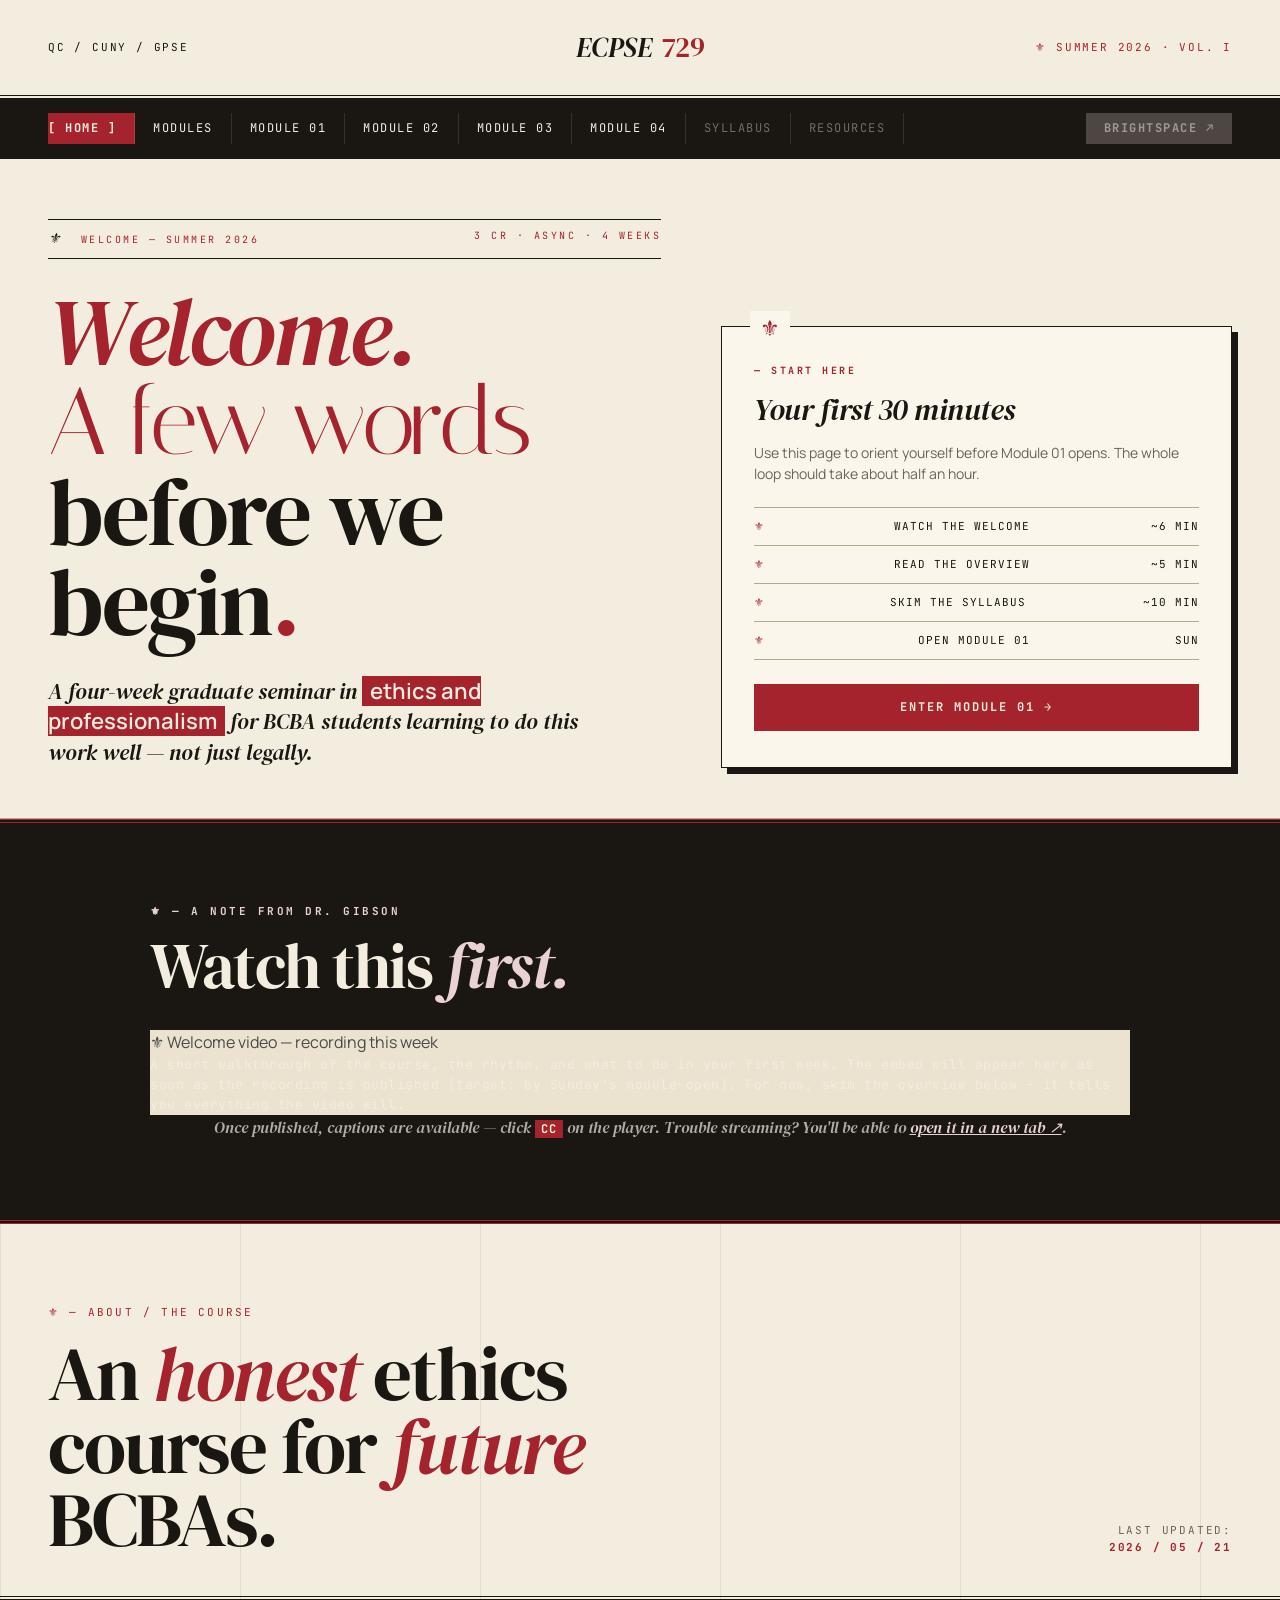
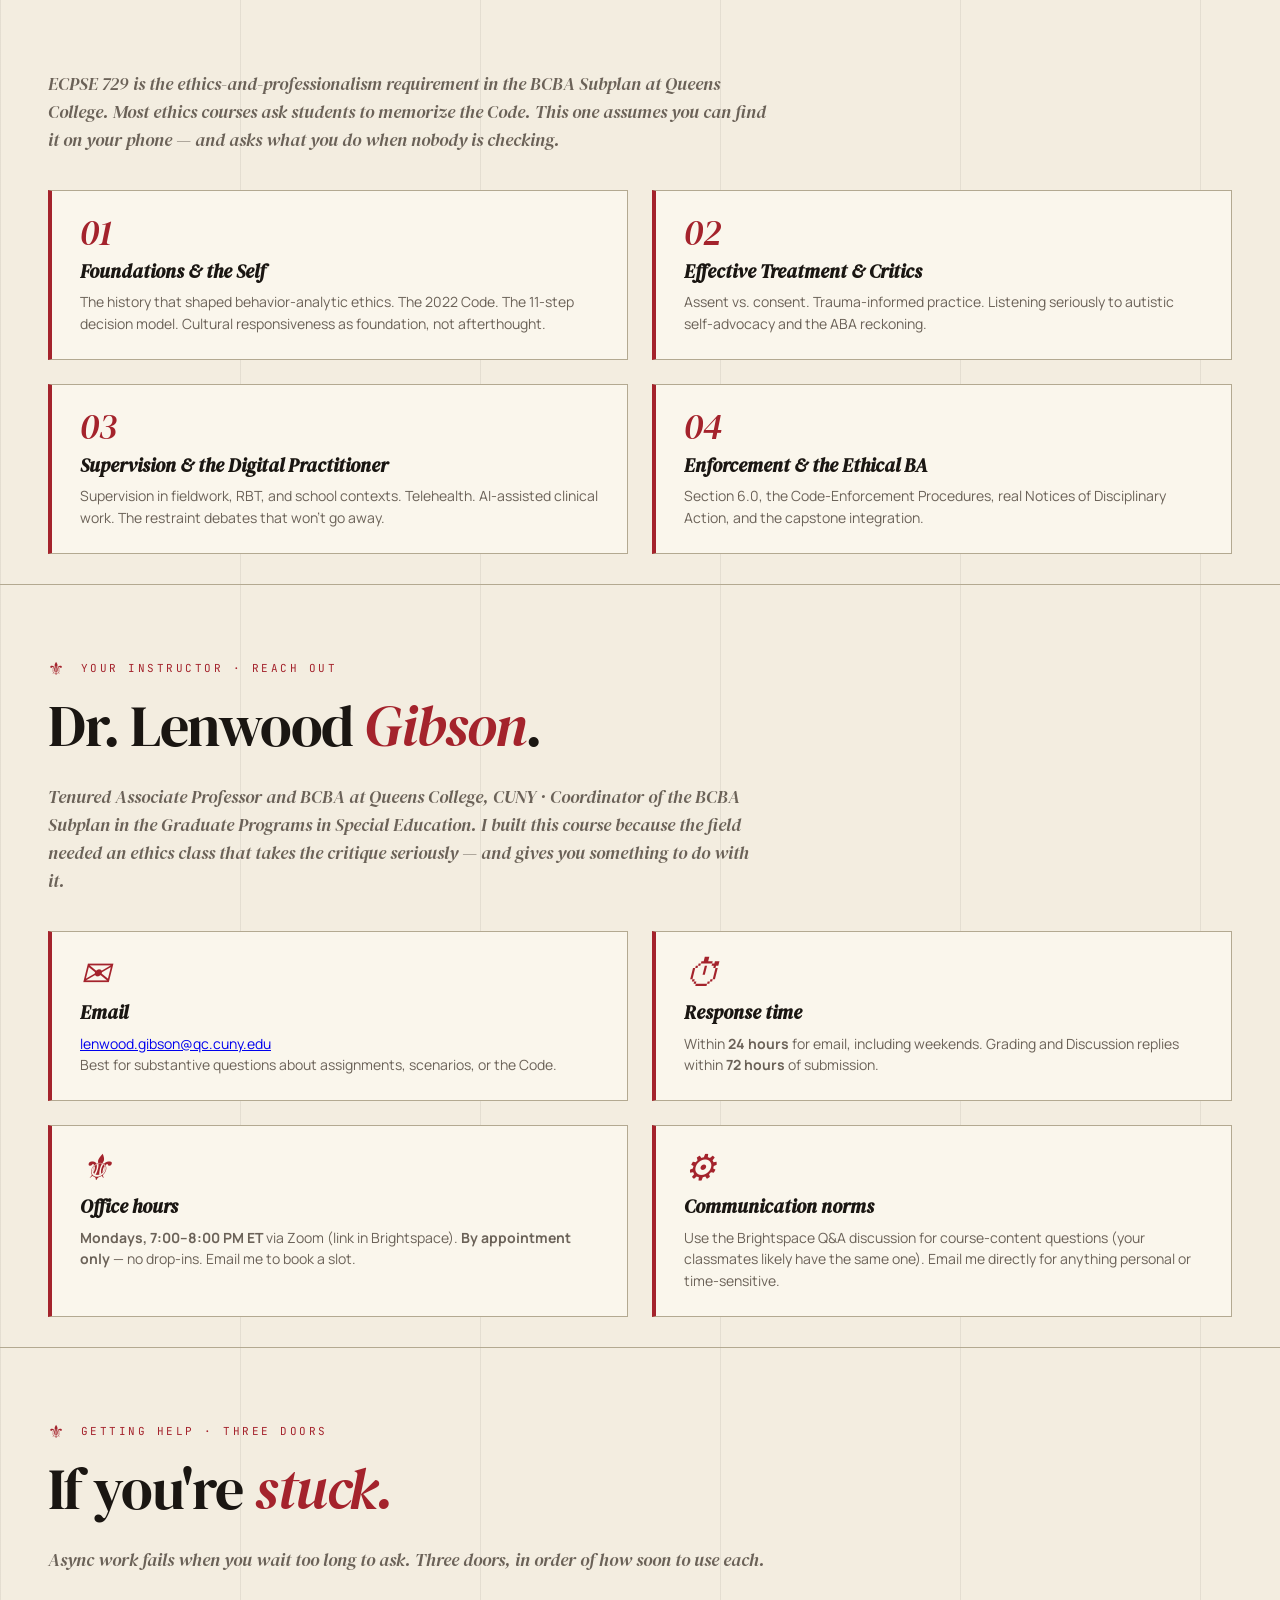
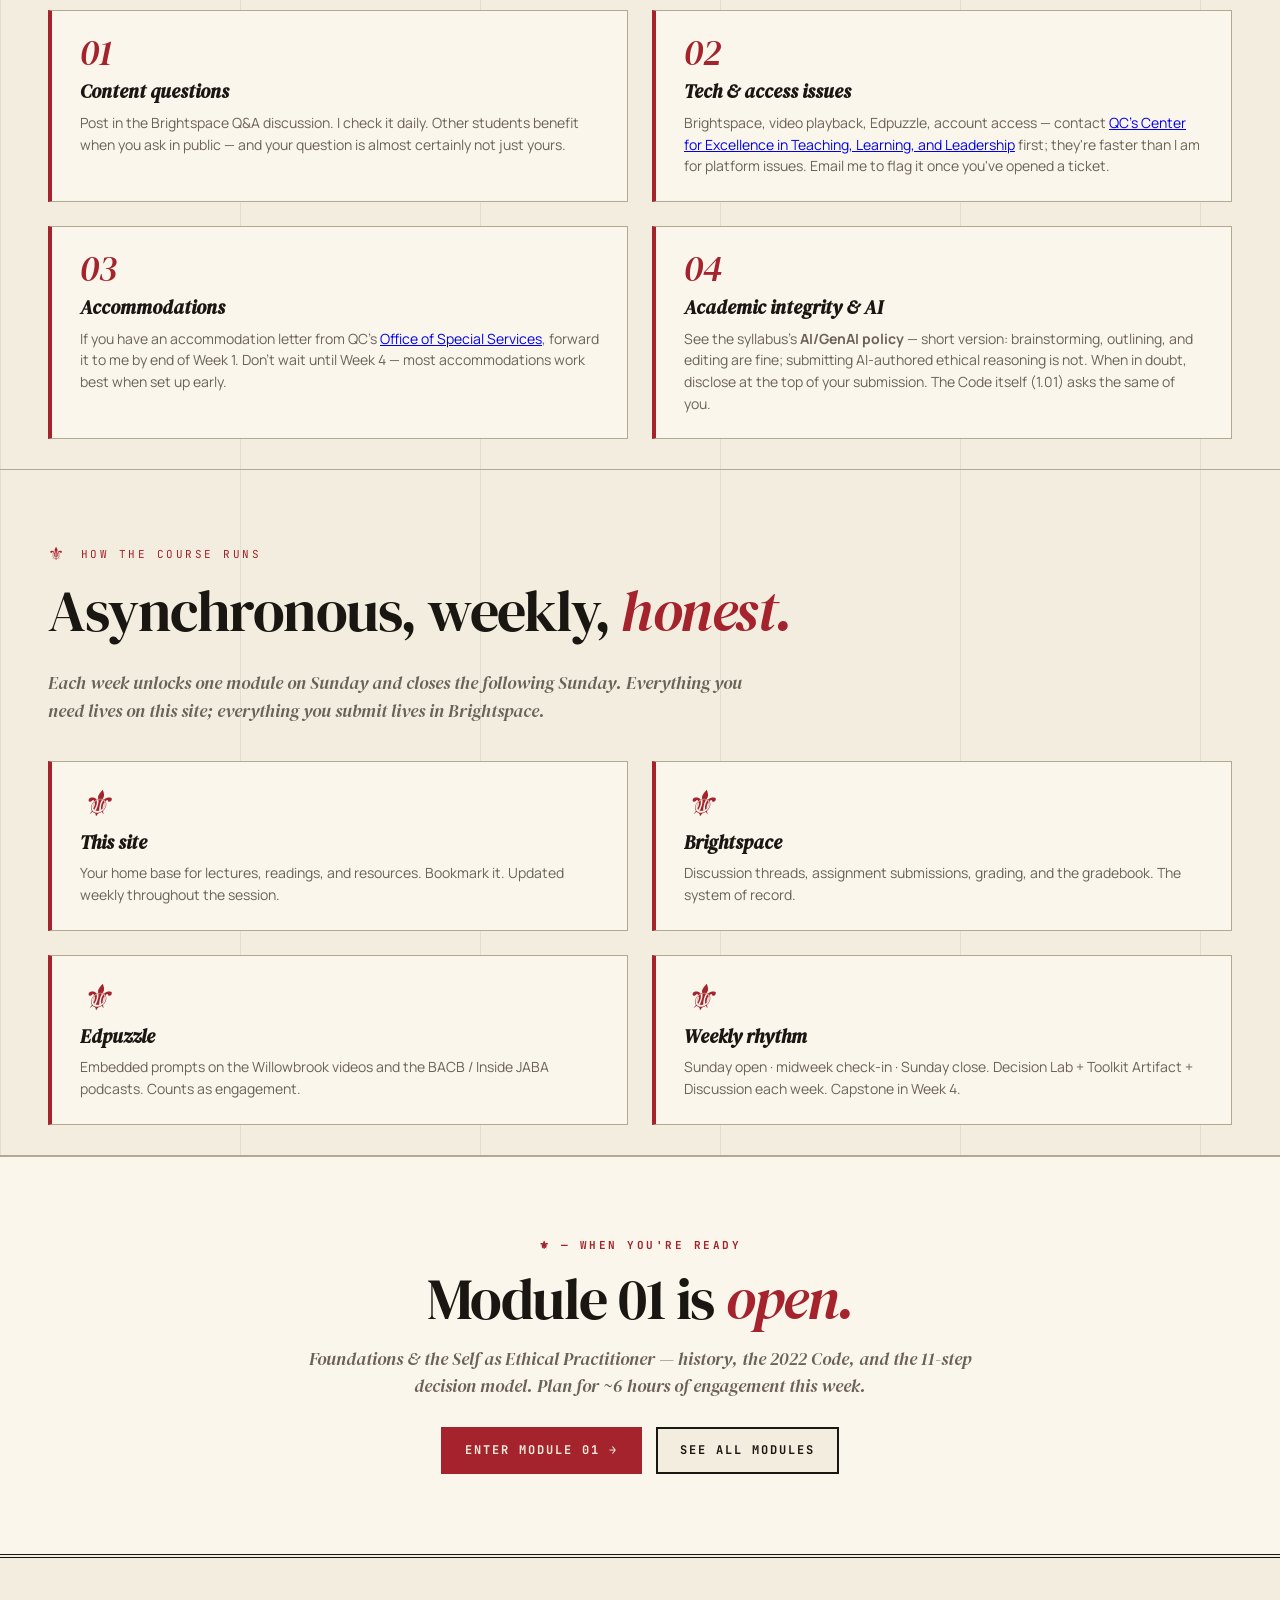
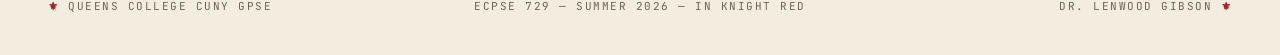
==== index.html @ 641d47cb "Initial commit: ECPSE 729 Summer 2026 course site Knight Red design · 4 module pages + home/overview" ====
<!DOCTYPE html>
<html lang="en">
<head>
<meta charset="UTF-8">
<meta name="viewport" content="width=device-width, initial-scale=1.0">
<title>ECPSE 729 — Welcome · Queens College</title>
<meta name="description" content="Welcome to ECPSE 729 — a 4-week asynchronous summer seminar in ethics and professionalism for the BCBA Subplan at Queens College.">
<meta name="author" content="Dr. Lenwood Gibson, Queens College CUNY GPSE">
<meta name="theme-color" content="#a4232c">
<meta property="og:type" content="website">
<meta property="og:title" content="ECPSE 729 — Welcome">
<meta property="og:description" content="Welcome to ECPSE 729 — a 4-week asynchronous summer seminar in ethics and professionalism for the BCBA Subplan at Queens College.">
<meta property="og:site_name" content="Queens College CUNY GPSE">
<meta name="twitter:card" content="summary">
<meta name="twitter:title" content="ECPSE 729 — Welcome">
<meta name="twitter:description" content="Welcome to ECPSE 729 — a 4-week asynchronous summer seminar in ethics and professionalism for the BCBA Subplan at Queens College.">
<link rel="icon" type="image/svg+xml" href="favicon.svg">
<link rel="apple-touch-icon" href="favicon.svg">
<link rel="preconnect" href="https://fonts.googleapis.com">
<link rel="preconnect" href="https://fonts.gstatic.com" crossorigin>
<link href="https://fonts.googleapis.com/css2?family=Italiana&family=DM+Serif+Display:ital@0;1&family=Manrope:wght@300;400;500;600;700&family=JetBrains+Mono:wght@400;500;700&display=swap" rel="stylesheet">
<link rel="stylesheet" href="styles.css?v=1779418029">
</head>
<body>

<a class="skip-link" href="#main">Skip to main content</a>

<header class="site">
  <div class="left">QC / CUNY / GPSE</div>
  <div class="center"><a href="index.html">ECPSE <b>729</b></a></div>
  <div class="right"><span aria-hidden="true">⚜</span> Summer 2026 · Vol. I</div>
</header>

<nav class="bar" aria-label="Course navigation">
  <a href="index.html" class="current" aria-current="page">[ Home ]</a>
  <a href="modules.html">Modules</a>
  <a href="module-01.html">Module 01</a>
  <a href="module-02.html">Module 02</a>
  <a href="module-03.html">Module 03</a>
  <a href="module-04.html">Module 04</a>
  <span class="nav-locked" aria-disabled="true" aria-label="Syllabus — link coming soon">Syllabus</span>
  <span class="nav-locked" aria-disabled="true" aria-label="Resources — link coming soon">Resources</span>
  <span class="nav-locked bs" aria-disabled="true" aria-label="Brightspace — link coming soon">Brightspace ↗</span>
</nav>

<main id="main">

<section class="hero">
  <div class="hero-grid">
    <div>
      <div class="meta-bar">
        <span><span class="glyph" aria-hidden="true">⚜</span> &nbsp;Welcome — Summer 2026</span>
        <span>3 Cr · Async · 4 Weeks</span>
      </div>
      <h1><span class="ital">Welcome.</span><br><span class="ornament">A few words</span><br>before we<br>begin<span class="period-signal">.</span></h1>
      <p class="lede">A four-week graduate seminar in <b>ethics and professionalism</b> for BCBA students learning to do this work well — not just legally.</p>
    </div>
    <div class="side-widget">
      <div class="label">— Start Here</div>
      <h3>Your first 30 minutes</h3>
      <p>Use this page to orient yourself before Module 01 opens. The whole loop should take about half an hour.</p>
      <ul>
        <li><span>Watch the welcome</span><span>~6 min</span></li>
        <li><span>Read the overview</span><span>~5 min</span></li>
        <li><span>Skim the syllabus</span><span>~10 min</span></li>
        <li><span>Open Module 01</span><span>Sun</span></li>
      </ul>
      <a href="module-01.html" class="enter">Enter Module 01 →</a>
    </div>
  </div>
</section>

<!-- Welcome Video -->
<section class="welcome-video" aria-labelledby="welcome-video-heading">
  <div class="welcome-video-inner">
    <div class="label-stack"><span aria-hidden="true">⚜</span> — A note from Dr. Gibson</div>
    <h2 id="welcome-video-heading">Watch this <span class="ital">first.</span></h2>
    <!-- TODO: after recording the 5-7 min welcome video, upload to YouTube Unlisted and replace the
         REPLACE_WITH_VIDEO_ID placeholder in both the iframe src and the fallback link below.
         The iframe is hidden by default until a real video ID is in place. -->
    <div class="scenario coming-soon">
      <div class="sl"><span aria-hidden="true">⚜</span> Welcome video — recording this week</div>
      <p>A short walkthrough of the course, the rhythm, and what to do in your first week. The embed will appear here as soon as the recording is published (target: by Sunday's module-open). For now, skim the overview below — it tells you everything the video will.</p>
    </div>
    <p class="welcome-video-caption">Once published, captions are available — click <b>CC</b> on the player. Trouble streaming? You'll be able to <a href="#" target="_blank" rel="noopener">open it in a new tab ↗</a>.</p>
  </div>
</section>

<!-- Course Overview -->
<div class="section-head">
  <div>
    <div class="label-stack"><span aria-hidden="true">⚜</span> — About / The Course</div>
    <h2>An <span class="ital">honest</span> ethics<br>course for <span class="ital">future</span><br>BCBAs.</h2>
  </div>
  <div class="right-meta">
    Last updated:<br>
    <b>2026 / 05 / 21</b>
  </div>
</div>

<section class="module-section">
  <p class="section-intro">ECPSE 729 is the ethics-and-professionalism requirement in the BCBA Subplan at Queens College. Most ethics courses ask students to memorize the Code. This one assumes you can find it on your phone — and asks what you do when nobody is checking.</p>

  <div class="objectives-grid">
    <div class="objective">
      <div class="num">01</div>
      <h3>Foundations &amp; the Self</h3>
      <p>The history that shaped behavior-analytic ethics. The 2022 Code. The 11-step decision model. Cultural responsiveness as foundation, not afterthought.</p>
    </div>
    <div class="objective">
      <div class="num">02</div>
      <h3>Effective Treatment &amp; Critics</h3>
      <p>Assent vs. consent. Trauma-informed practice. Listening seriously to autistic self-advocacy and the ABA reckoning.</p>
    </div>
    <div class="objective">
      <div class="num">03</div>
      <h3>Supervision &amp; the Digital Practitioner</h3>
      <p>Supervision in fieldwork, RBT, and school contexts. Telehealth. AI-assisted clinical work. The restraint debates that won't go away.</p>
    </div>
    <div class="objective">
      <div class="num">04</div>
      <h3>Enforcement &amp; the Ethical BA</h3>
      <p>Section 6.0, the Code-Enforcement Procedures, real Notices of Disciplinary Action, and the capstone integration.</p>
    </div>
  </div>
</section>

<!-- Instructor -->
<section class="module-section" id="instructor">
  <div class="section-label">Your Instructor · Reach out</div>
  <h2>Dr. Lenwood <span class="ital">Gibson</span>.</h2>
  <p class="section-intro">Tenured Associate Professor and BCBA at Queens College, CUNY · Coordinator of the BCBA Subplan in the Graduate Programs in Special Education. I built this course because the field needed an ethics class that takes the critique seriously — and gives you something to do with it.</p>

  <div class="objectives-grid">
    <div class="objective">
      <div class="num">✉</div>
      <h3>Email</h3>
      <!-- TODO: confirm preferred QC email below; default placeholder uses qc.cuny.edu pattern -->
      <p><a href="mailto:lenwood.gibson@qc.cuny.edu">lenwood.gibson@qc.cuny.edu</a><br>Best for substantive questions about assignments, scenarios, or the Code.</p>
    </div>
    <div class="objective">
      <div class="num">⏱</div>
      <h3>Response time</h3>
      <p>Within <b>24 hours</b> for email, including weekends. Grading and Discussion replies within <b>72 hours</b> of submission.</p>
    </div>
    <div class="objective">
      <div class="num">⚜</div>
      <h3>Office hours</h3>
      <!-- TODO: confirm Zoom link in Brightspace -->
      <p><b>Mondays, 7:00–8:00 PM ET</b> via Zoom (link in Brightspace). <b>By appointment only</b> — no drop-ins. Email me to book a slot.</p>
    </div>
    <div class="objective">
      <div class="num">⚙</div>
      <h3>Communication norms</h3>
      <p>Use the Brightspace Q&amp;A discussion for course-content questions (your classmates likely have the same one). Email me directly for anything personal or time-sensitive.</p>
    </div>
  </div>
</section>

<!-- Getting help -->
<section class="module-section">
  <div class="section-label">Getting Help · Three doors</div>
  <h2>If you're <span class="ital">stuck.</span></h2>
  <p class="section-intro">Async work fails when you wait too long to ask. Three doors, in order of how soon to use each.</p>

  <div class="objectives-grid">
    <div class="objective">
      <div class="num">01</div>
      <h3>Content questions</h3>
      <p>Post in the Brightspace Q&amp;A discussion. I check it daily. Other students benefit when you ask in public — and your question is almost certainly not just yours.</p>
    </div>
    <div class="objective">
      <div class="num">02</div>
      <h3>Tech &amp; access issues</h3>
      <p>Brightspace, video playback, Edpuzzle, account access — contact <a href="https://www.qc.cuny.edu/cetll/" target="_blank" rel="noopener">QC's Center for Excellence in Teaching, Learning, and Leadership</a> first; they're faster than I am for platform issues. Email me to flag it once you've opened a ticket.</p>
    </div>
    <div class="objective">
      <div class="num">03</div>
      <h3>Accommodations</h3>
      <p>If you have an accommodation letter from QC's <a href="https://www.qc.cuny.edu/sp/" target="_blank" rel="noopener">Office of Special Services</a>, forward it to me by end of Week 1. Don't wait until Week 4 — most accommodations work best when set up early.</p>
    </div>
    <div class="objective">
      <div class="num">04</div>
      <h3>Academic integrity &amp; AI</h3>
      <p>See the syllabus's <b>AI/GenAI policy</b> — short version: brainstorming, outlining, and editing are fine; submitting AI-authored ethical reasoning is not. When in doubt, disclose at the top of your submission. The Code itself (1.01) asks the same of you.</p>
    </div>
  </div>
</section>

<!-- How the course runs -->
<section class="module-section">
  <div class="section-label">How the course runs</div>
  <h2>Asynchronous, weekly, <span class="ital">honest.</span></h2>
  <p class="section-intro">Each week unlocks one module on Sunday and closes the following Sunday. Everything you need lives on this site; everything you submit lives in Brightspace.</p>

  <div class="objectives-grid">
    <div class="objective">
      <div class="num">⚜</div>
      <h3>This site</h3>
      <p>Your home base for lectures, readings, and resources. Bookmark it. Updated weekly throughout the session.</p>
    </div>
    <div class="objective">
      <div class="num">⚜</div>
      <h3>Brightspace</h3>
      <p>Discussion threads, assignment submissions, grading, and the gradebook. The system of record.</p>
    </div>
    <div class="objective">
      <div class="num">⚜</div>
      <h3>Edpuzzle</h3>
      <p>Embedded prompts on the Willowbrook videos and the BACB / Inside JABA podcasts. Counts as engagement.</p>
    </div>
    <div class="objective">
      <div class="num">⚜</div>
      <h3>Weekly rhythm</h3>
      <p>Sunday open · midweek check-in · Sunday close. Decision Lab + Toolkit Artifact + Discussion each week. Capstone in Week 4.</p>
    </div>
  </div>
</section>

<!-- CTA to Module 01 -->
<section class="welcome-cta" aria-labelledby="welcome-cta-heading">
  <div class="welcome-cta-inner">
    <div class="label-stack"><span aria-hidden="true">⚜</span> — When you're ready</div>
    <h2 id="welcome-cta-heading">Module 01 is <span class="ital">open.</span></h2>
    <p>Foundations &amp; the Self as Ethical Practitioner — history, the 2022 Code, and the 11-step decision model. Plan for ~6 hours of engagement this week.</p>
    <div class="welcome-cta-actions">
      <a href="module-01.html" class="btn btn-primary">Enter Module 01 →</a>
      <a href="modules.html" class="btn btn-secondary">See all modules</a>
    </div>
  </div>
</section>

</main>

<footer>
  <div class="left"><span class="stamp" aria-hidden="true">⚜</span> Queens College CUNY GPSE</div>
  <div class="center">ECPSE 729 — Summer 2026 — In Knight Red</div>
  <div class="right">Dr. Lenwood Gibson <span class="stamp" aria-hidden="true">⚜</span></div>
</footer>

</body>
</html>
---- styles.css ----
/* ===== ECPSE 729 — QC Knight Red Design System ===== */

:root {
  --bg: #f3ede0;
  --bg-warm: #ebe2cf;
  --ink: #1a1612;
  --signal: #a4232c;          /* QC Knight Red */
  --signal-deep: #7a1820;
  --signal-soft: #e8d2d4;
  --silver: #8b8b8b;
  --silver-deep: #4a4a4a;
  --paper: #faf6ec;
  --soft: #6b6258;
  --line: #b3a991;
  --rules: rgba(26, 22, 18, 0.07);
}

* { box-sizing: border-box; margin: 0; padding: 0; }

body {
  font-family: 'Manrope', -apple-system, sans-serif;
  color: var(--ink);
  background: var(--bg);
  background-image: linear-gradient(90deg, var(--rules) 1px, transparent 1px);
  background-size: 240px 100%;
  line-height: 1.55;
  font-size: 16px;
  overflow-x: hidden;
}

/* === ACCESSIBILITY: skip link + focus ring === */
.skip-link {
  position: absolute;
  top: -48px;
  left: 8px;
  background: var(--signal);
  color: var(--bg);
  padding: 12px 18px;
  font-family: 'JetBrains Mono', monospace;
  font-size: 12px;
  letter-spacing: 1.5px;
  text-transform: uppercase;
  font-weight: 700;
  z-index: 1000;
  text-decoration: none;
  transition: top 0.15s;
}
.skip-link:focus {
  top: 8px;
  outline: 3px solid var(--ink);
  outline-offset: 2px;
}
a:focus-visible,
button:focus-visible,
[tabindex]:focus-visible {
  outline: 3px solid var(--signal);
  outline-offset: 2px;
}
nav.bar a:focus-visible {
  outline-color: var(--signal-soft);
  outline-offset: -3px;
}

/* === LOCKED / COMING-SOON STATES === */
nav.bar .nav-locked {
  color: rgba(243, 237, 224, 0.4);
  cursor: not-allowed;
  padding: 6px 18px;
  border-right: 1px solid rgba(255, 255, 255, 0.12);
  font: inherit;
  letter-spacing: inherit;
  text-transform: inherit;
  user-select: none;
}
nav.bar .nav-locked.bs {
  margin-left: auto;
  background: rgba(232, 210, 212, 0.25);
  color: rgba(243, 237, 224, 0.5);
  padding: 6px 18px;
  border-right: none;
  font-weight: 700;
}
.btn.btn-locked,
.btn-locked {
  background: var(--bg-warm);
  color: var(--silver);
  border-color: var(--silver);
  cursor: not-allowed;
  user-select: none;
}
.btn.btn-locked:hover,
.btn-locked:hover {
  background: var(--bg-warm);
  color: var(--silver);
  border-color: var(--silver);
}
.submit-bs.locked {
  background: var(--bg-warm);
  color: var(--silver);
  cursor: not-allowed;
  user-select: none;
}
.submit-bs.locked:hover {
  background: var(--bg-warm);
}

/* === HEADER === */
header.site {
  border-bottom: 4px double var(--ink);
  padding: 26px 48px;
  background: var(--bg);
  display: grid;
  grid-template-columns: 1fr 1fr 1fr;
  align-items: center;
  gap: 32px;
  position: sticky;
  top: 0;
  z-index: 100;
}
header.site .left, header.site .right {
  font-family: 'JetBrains Mono', monospace;
  font-size: 11px;
  letter-spacing: 1.8px;
  text-transform: uppercase;
  color: var(--ink);
}
header.site .right { text-align: right; color: var(--signal); }
header.site .center {
  text-align: center;
  font-family: 'DM Serif Display', serif;
  font-style: italic;
  font-size: 28px;
  letter-spacing: -0.5px;
}
header.site .center a {
  color: var(--ink);
  text-decoration: none;
}
header.site .center b { font-style: normal; font-weight: 400; color: var(--signal); margin-left: 4px; }

/* === NAV === */
nav.bar {
  border-bottom: 1px solid var(--ink);
  padding: 14px 48px;
  background: var(--ink);
  color: var(--bg);
  display: flex;
  flex-wrap: wrap;
  row-gap: 4px;
  gap: 0;
  font-family: 'JetBrains Mono', monospace;
  font-size: 12px;
  letter-spacing: 1.5px;
  text-transform: uppercase;
}
nav.bar a {
  color: var(--bg);
  text-decoration: none;
  padding: 6px 18px;
  border-right: 1px solid rgba(255, 255, 255, 0.12);
  transition: all 0.15s;
}
nav.bar a:first-child { padding-left: 0; }
nav.bar a:hover { color: var(--signal-soft); background: rgba(164, 35, 44, 0.4); }
nav.bar a.current { color: var(--bg); font-weight: 700; background: var(--signal); }
nav.bar a.bs {
  margin-left: auto;
  background: var(--signal-soft);
  color: var(--signal);
  border: none;
  padding: 6px 18px;
  font-weight: 700;
}
nav.bar a.bs:hover { background: var(--bg); }

/* === ANIMATIONS === */
@keyframes slideIn {
  from { opacity: 0; transform: translateY(16px); }
  to { opacity: 1; transform: translateY(0); }
}
@keyframes fadeIn {
  from { opacity: 0; }
  to { opacity: 1; }
}

/* === HERO (homepage and module pages share this) === */
.hero {
  padding: 60px 48px 50px 48px;
  border-bottom: 1px solid var(--line);
  background: var(--bg);
  position: relative;
}
.hero-grid {
  display: grid;
  grid-template-columns: 1.2fr 1fr;
  gap: 60px;
  align-items: end;
  max-width: 1380px;
  margin: 0 auto;
}
.hero .meta-bar {
  font-family: 'JetBrains Mono', monospace;
  font-size: 10px;
  letter-spacing: 2.5px;
  text-transform: uppercase;
  color: var(--signal);
  margin-bottom: 28px;
  border-top: 1px solid var(--ink);
  border-bottom: 1px solid var(--ink);
  padding: 8px 0;
  display: flex;
  justify-content: space-between;
  opacity: 0;
  animation: slideIn 0.6s ease forwards;
}
.hero .meta-bar .glyph { color: var(--ink); font-family: 'DM Serif Display', serif; font-style: italic; font-size: 14px; }
.hero h1 {
  font-family: 'DM Serif Display', serif;
  font-weight: 400;
  font-size: clamp(56px, 7.4vw, 124px);
  line-height: 0.95;
  letter-spacing: -2.5px;
  color: var(--ink);
  margin-bottom: 28px;
  opacity: 0;
  animation: slideIn 0.8s 0.15s ease forwards;
}
.hero h1 .ital { font-style: italic; color: var(--signal); }
.hero h1 .amp { font-family: 'Italiana', serif; color: var(--silver-deep); font-weight: 400; font-style: italic; font-size: 0.9em; }
.hero h1 .ornament { font-family: 'Italiana', serif; color: var(--signal); font-style: normal; }
.hero .lede {
  font-family: 'DM Serif Display', serif;
  font-style: italic;
  font-size: 22px;
  line-height: 1.4;
  color: var(--ink);
  max-width: 540px;
  opacity: 0;
  animation: slideIn 0.8s 0.3s ease forwards;
}
.hero .lede b { font-style: normal; font-family: 'Manrope', sans-serif; font-weight: 600; background: var(--signal); color: var(--bg); padding: 0 8px; }

/* === SIDE WIDGET === */
.side-widget {
  background: var(--paper);
  border: 1px solid var(--ink);
  color: var(--ink);
  padding: 36px 32px;
  position: relative;
  opacity: 0;
  animation: slideIn 0.8s 0.45s ease forwards;
  box-shadow: 6px 6px 0 var(--ink);
}
.side-widget::before {
  content: '⚜';
  position: absolute;
  top: -16px;
  left: 28px;
  background: var(--paper);
  color: var(--signal);
  font-size: 22px;
  padding: 0 10px;
}
.side-widget .label { font-family: 'JetBrains Mono', monospace; font-size: 10px; letter-spacing: 2.5px; text-transform: uppercase; color: var(--signal); margin-bottom: 14px; font-weight: 700; }
.side-widget h3 { font-family: 'DM Serif Display', serif; font-style: italic; font-weight: 400; font-size: 30px; line-height: 1.1; margin-bottom: 16px; letter-spacing: -0.5px; }
.side-widget p { font-size: 14px; color: var(--soft); margin-bottom: 22px; line-height: 1.55; }
.side-widget ul { list-style: none; margin-bottom: 24px; border-top: 1px solid var(--line); }
.side-widget li { font-family: 'JetBrains Mono', monospace; font-size: 11px; letter-spacing: 1px; text-transform: uppercase; padding: 10px 0; border-bottom: 1px solid var(--line); display: flex; justify-content: space-between; }
.side-widget li::before { content: '⚜ '; color: var(--signal); margin-right: 8px; }
.side-widget .enter, .side-widget .submit-bs {
  display: block;
  background: var(--signal);
  color: var(--bg);
  padding: 14px 0;
  text-align: center;
  text-decoration: none;
  font-family: 'JetBrains Mono', monospace;
  font-size: 12px;
  letter-spacing: 2px;
  text-transform: uppercase;
  font-weight: 700;
  transition: all 0.15s;
}
.side-widget .enter:hover, .side-widget .submit-bs:hover { background: var(--ink); }

/* === SECTION HEADS === */
.section-head {
  padding: 80px 48px 40px 48px;
  max-width: 1380px;
  margin: 0 auto;
  display: flex;
  justify-content: space-between;
  align-items: end;
  border-bottom: 4px double var(--ink);
}
.section-head .label-stack { font-family: 'JetBrains Mono', monospace; font-size: 11px; letter-spacing: 2.2px; text-transform: uppercase; color: var(--signal); margin-bottom: 16px; }
.section-head h2 { font-family: 'DM Serif Display', serif; font-weight: 400; font-size: clamp(48px, 6vw, 96px); line-height: 0.95; letter-spacing: -2px; }
.section-head h2 .ital { font-style: italic; color: var(--signal); }
.section-head h2 .amp { font-family: 'Italiana', serif; color: var(--silver-deep); }
.section-head .right-meta { font-family: 'JetBrains Mono', monospace; font-size: 11px; letter-spacing: 1.8px; text-transform: uppercase; color: var(--soft); text-align: right; }
.section-head .right-meta b { color: var(--signal); }

/* === MODULE CARDS (homepage) === */
.modules { max-width: 1380px; margin: 0 auto; padding: 0 48px; }
.module {
  border-bottom: 1px solid var(--line);
  padding: 50px 0;
  display: grid;
  grid-template-columns: 200px 1fr 200px;
  gap: 50px;
  align-items: start;
  transition: background 0.2s;
  position: relative;
}
.module.linked { position: relative; cursor: pointer; }
.module.linked:hover,
.module.linked:focus-within { background: var(--bg-warm); }
.module.linked:hover .num,
.module.linked:focus-within .num { color: var(--signal); transform: translateX(8px); }
.module.linked:hover .arrow,
.module.linked:focus-within .arrow { transform: translateX(8px); color: var(--signal); }
.module.linked .body h3 a::after {
  content: '';
  position: absolute;
  inset: 0;
}
.module.linked .body h3 a:focus-visible {
  outline: none;
}
.module.linked:focus-within {
  outline: 3px solid var(--signal);
  outline-offset: -3px;
}
.module .num { font-family: 'DM Serif Display', serif; font-style: italic; font-weight: 400; font-size: 156px; line-height: 0.85; letter-spacing: -4px; color: var(--ink); transition: all 0.2s; }
.module .body .meta-row { font-family: 'JetBrains Mono', monospace; font-size: 10px; letter-spacing: 2px; text-transform: uppercase; color: var(--soft); margin-bottom: 14px; display: flex; gap: 18px; flex-wrap: wrap; }
.module .body .meta-row .pip { color: var(--signal); }
.module .body h3 { font-family: 'DM Serif Display', serif; font-weight: 400; font-size: 38px; line-height: 1.1; letter-spacing: -1px; margin-bottom: 16px; }
.module .body h3 a { color: var(--ink); text-decoration: none; }
.module .body h3 .ital { font-style: italic; color: var(--signal); }
.module .body p { font-size: 17px; line-height: 1.5; max-width: 580px; color: var(--ink); }
.module .body p b { background: var(--signal-soft); padding: 0 4px; font-weight: 500; }
.module .side { text-align: right; }
.module .side .week { font-family: 'JetBrains Mono', monospace; font-size: 10px; letter-spacing: 2px; text-transform: uppercase; color: var(--soft); margin-bottom: 12px; }
.module .side .week.now { color: var(--signal); font-weight: 700; }
.module .side .theme { font-family: 'DM Serif Display', serif; font-style: italic; font-size: 22px; line-height: 1.15; margin-bottom: 18px; }
.module .side .arrow { font-family: 'JetBrains Mono', monospace; font-size: 12px; letter-spacing: 1.5px; text-transform: uppercase; color: var(--ink); font-weight: 700; transition: all 0.2s; }

/* === RESOURCES BLOCK (dark) === */
.preview-dark {
  background: var(--ink);
  color: var(--bg);
  padding: 80px 48px;
  margin-top: 60px;
  border-top: 4px double var(--signal);
}
.preview-dark-inner { max-width: 1380px; margin: 0 auto; }
.preview-dark .label { font-family: 'JetBrains Mono', monospace; font-size: 11px; letter-spacing: 2.5px; text-transform: uppercase; color: var(--signal-soft); margin-bottom: 14px; }
.preview-dark h3 { font-family: 'DM Serif Display', serif; font-weight: 400; font-size: 56px; line-height: 1; letter-spacing: -1.5px; margin-bottom: 40px; }
.preview-dark h3 .ital { font-style: italic; color: var(--signal-soft); }
.res-row { display: grid; grid-template-columns: 110px 1fr 200px; gap: 28px; padding: 22px 0; border-bottom: 1px solid rgba(255, 255, 255, 0.15); align-items: center; transition: padding 0.2s; }
.res-row:hover { padding-left: 12px; }
.res-row:hover .pill { background: var(--signal); color: var(--bg); }
.res-row .pill { font-family: 'JetBrains Mono', monospace; font-size: 10px; letter-spacing: 2px; text-transform: uppercase; background: var(--bg); color: var(--ink); padding: 8px 12px; text-align: center; font-weight: 700; transition: all 0.2s; }
.res-row .title { font-family: 'DM Serif Display', serif; font-size: 22px; line-height: 1.3; }
.res-row .title .ital { font-style: italic; color: var(--signal-soft); }
.res-row .meta { font-family: 'JetBrains Mono', monospace; font-size: 11px; color: rgba(243, 237, 224, 0.5); letter-spacing: 1px; text-transform: uppercase; text-align: right; }

/* === MODULE PAGE: SECTIONS === */
.module-section {
  max-width: 1380px;
  margin: 0 auto;
  padding: 70px 48px 30px 48px;
  border-bottom: 1px solid var(--line);
}
.module-section:last-of-type { border-bottom: none; }
.module-section .section-label {
  font-family: 'JetBrains Mono', monospace;
  font-size: 11px;
  letter-spacing: 2.5px;
  text-transform: uppercase;
  color: var(--signal);
  margin-bottom: 16px;
  display: flex;
  align-items: center;
  gap: 14px;
}
.module-section .section-label::before {
  content: '⚜';
  color: var(--signal);
  font-size: 18px;
}
.module-section h2 {
  font-family: 'DM Serif Display', serif;
  font-weight: 400;
  font-size: clamp(36px, 4.5vw, 64px);
  line-height: 0.95;
  letter-spacing: -1.5px;
  margin-bottom: 30px;
}
.module-section h2 .ital { font-style: italic; color: var(--signal); }
.module-section h2 .amp { font-family: 'Italiana', serif; color: var(--silver-deep); }

/* === LEARNING OBJECTIVES === */
.objectives-grid {
  display: grid;
  grid-template-columns: repeat(2, 1fr);
  gap: 24px;
  margin-top: 30px;
}
.objective {
  background: var(--paper);
  border: 1px solid var(--line);
  border-left: 4px solid var(--signal);
  padding: 24px 28px;
}
.objective .num {
  font-family: 'DM Serif Display', serif;
  font-style: italic;
  font-size: 36px;
  line-height: 1;
  color: var(--signal);
  margin-bottom: 8px;
}
.objective h3 {
  font-family: 'DM Serif Display', serif;
  font-style: italic;
  font-size: 19px;
  line-height: 1.3;
  margin-bottom: 8px;
}
.objective p {
  font-size: 14px;
  color: var(--soft);
  line-height: 1.55;
}

/* === RESOURCE CARDS (Module page — light, with embeds) === */
.resource-card {
  background: var(--paper);
  border: 1px solid var(--ink);
  margin-bottom: 28px;
  overflow: hidden;
  position: relative;
}
.resource-card .rc-header {
  display: grid;
  grid-template-columns: 110px 1fr auto;
  gap: 24px;
  padding: 22px 28px;
  align-items: center;
  border-bottom: 1px solid var(--line);
  background: var(--bg);
}
.resource-card .rc-pill {
  font-family: 'JetBrains Mono', monospace;
  font-size: 10px;
  letter-spacing: 2px;
  text-transform: uppercase;
  background: var(--ink);
  color: var(--bg);
  padding: 8px 12px;
  text-align: center;
  font-weight: 700;
}
.resource-card .rc-pill.video { background: var(--signal); }
.resource-card .rc-pill.podcast { background: var(--signal-deep); }
.resource-card .rc-pill.read { background: var(--silver-deep); }
.resource-card .rc-title {
  font-family: 'DM Serif Display', serif;
  font-size: 22px;
  line-height: 1.2;
  letter-spacing: -0.3px;
}
.resource-card .rc-title .ital { font-style: italic; color: var(--signal); }
.resource-card .rc-meta {
  font-family: 'JetBrains Mono', monospace;
  font-size: 10px;
  color: var(--soft);
  letter-spacing: 1px;
  text-transform: uppercase;
  text-align: right;
  white-space: nowrap;
}
.resource-card .rc-meta .edpuzzle {
  display: inline-block;
  margin-top: 4px;
  background: var(--signal-soft);
  color: var(--signal-deep);
  padding: 3px 8px;
  font-weight: 700;
}
.resource-card .rc-body { padding: 28px; }
.resource-card .rc-desc {
  font-family: 'DM Serif Display', serif;
  font-style: italic;
  font-size: 18px;
  line-height: 1.5;
  margin-bottom: 18px;
  color: var(--ink);
}
.resource-card .rc-prompts {
  background: var(--bg);
  border-left: 4px solid var(--signal);
  padding: 18px 22px;
  margin-top: 20px;
}
.resource-card .rc-prompts .pl {
  font-family: 'JetBrains Mono', monospace;
  font-size: 10px;
  letter-spacing: 2px;
  text-transform: uppercase;
  color: var(--signal);
  margin-bottom: 10px;
  font-weight: 700;
}
.resource-card .rc-prompts ul { list-style: none; }
.resource-card .rc-prompts li {
  font-size: 15px;
  padding: 6px 0;
  position: relative;
  padding-left: 22px;
}
.resource-card .rc-prompts li::before {
  content: '⚜';
  position: absolute;
  left: 0;
  top: 6px;
  color: var(--signal);
  font-size: 12px;
}
.resource-card .rc-actions {
  margin-top: 20px;
  display: flex;
  gap: 12px;
  flex-wrap: wrap;
}
.btn {
  display: inline-flex;
  align-items: center;
  gap: 8px;
  padding: 12px 22px;
  font-family: 'JetBrains Mono', monospace;
  font-size: 12px;
  letter-spacing: 2px;
  text-transform: uppercase;
  font-weight: 700;
  text-decoration: none;
  transition: all 0.15s;
  border: 2px solid var(--ink);
}
.btn-primary { background: var(--signal); color: var(--bg); border-color: var(--signal); }
.btn-primary:hover { background: var(--ink); border-color: var(--ink); }
.btn-secondary { background: var(--bg); color: var(--ink); }
.btn-secondary:hover { background: var(--ink); color: var(--bg); }
.btn-edpuzzle { background: var(--signal-soft); color: var(--signal-deep); border-color: var(--signal-deep); }
.btn-edpuzzle:hover { background: var(--signal-deep); color: var(--signal-soft); }

/* Video iframe wrapper */
.video-wrap {
  position: relative;
  width: 100%;
  padding-bottom: 56.25%;
  margin: 8px 0 20px 0;
  background: var(--ink);
  border: 1px solid var(--ink);
}
.video-wrap iframe {
  position: absolute;
  inset: 0;
  width: 100%;
  height: 100%;
  border: 0;
}

/* === ASSIGNMENT PANELS === */
.assignment {
  background: var(--paper);
  border: 1px solid var(--ink);
  margin-bottom: 28px;
  position: relative;
}
.assignment .ah {
  background: var(--ink);
  color: var(--bg);
  padding: 20px 28px;
  display: flex;
  justify-content: space-between;
  align-items: center;
  flex-wrap: wrap;
  gap: 16px;
}
.assignment .ah .label-row {
  display: flex;
  flex-direction: column;
  gap: 4px;
}
.assignment .ah .label {
  font-family: 'JetBrains Mono', monospace;
  font-size: 10px;
  letter-spacing: 2.5px;
  text-transform: uppercase;
  color: var(--signal-soft);
  font-weight: 700;
}
.assignment .ah h3 {
  font-family: 'DM Serif Display', serif;
  font-weight: 400;
  font-style: italic;
  font-size: 26px;
  line-height: 1.1;
  letter-spacing: -0.4px;
}
.assignment .ah .points {
  font-family: 'JetBrains Mono', monospace;
  font-size: 11px;
  letter-spacing: 2px;
  color: var(--signal-soft);
  text-transform: uppercase;
  white-space: nowrap;
}
.assignment .ah .points b { color: var(--bg); font-size: 18px; font-weight: 700; }
.assignment .ab { padding: 28px; }
.assignment .ab .lead {
  font-family: 'DM Serif Display', serif;
  font-style: italic;
  font-size: 19px;
  line-height: 1.5;
  margin-bottom: 18px;
}
.assignment .ab p { margin-bottom: 14px; line-height: 1.6; }
.assignment .ab p b { background: var(--signal-soft); padding: 0 4px; font-weight: 600; }
.assignment .ab h4 {
  font-family: 'JetBrains Mono', monospace;
  font-size: 11px;
  letter-spacing: 2px;
  text-transform: uppercase;
  color: var(--signal);
  margin: 22px 0 10px 0;
  font-weight: 700;
}
.assignment .ab ul, .assignment .ab ol { margin: 10px 0 14px 24px; }
.assignment .ab ul li, .assignment .ab ol li { padding: 4px 0; }
.assignment .ab ul li::marker { color: var(--signal); }
.assignment .ab ol li::marker { color: var(--signal); font-family: 'DM Serif Display', serif; font-style: italic; font-weight: 700; }
.assignment .ab .scenario {
  background: var(--bg);
  border-left: 4px solid var(--signal);
  padding: 20px 24px;
  margin: 18px 0;
}
.assignment .ab .scenario .sl {
  font-family: 'JetBrains Mono', monospace;
  font-size: 10px;
  letter-spacing: 2px;
  text-transform: uppercase;
  color: var(--signal);
  margin-bottom: 8px;
  font-weight: 700;
}
.assignment .ab .scenario p { font-family: 'DM Serif Display', serif; font-style: italic; font-size: 17px; margin-bottom: 0; line-height: 1.55; }
.assignment .ab .actions {
  margin-top: 24px;
  display: flex;
  gap: 12px;
  flex-wrap: wrap;
}

/* === FOOTER === */
footer {
  background: var(--bg);
  padding: 40px 48px;
  border-top: 4px double var(--ink);
  display: grid;
  grid-template-columns: 1fr 1fr 1fr;
  gap: 32px;
  font-family: 'JetBrains Mono', monospace;
  font-size: 11px;
  letter-spacing: 1.5px;
  text-transform: uppercase;
  color: var(--soft);
}
footer .center { text-align: center; }
footer .right { text-align: right; }
footer .stamp { color: var(--signal); font-weight: 700; }

@media (max-width: 900px) {
  .hero-grid { grid-template-columns: 1fr; }
  .module { grid-template-columns: 80px 1fr; }
  .module .num { font-size: 80px; }
  .module .side { display: none; }
  .objectives-grid { grid-template-columns: 1fr; }
  .resource-card .rc-header { grid-template-columns: 90px 1fr; }
  .resource-card .rc-meta { grid-column: 1 / -1; text-align: left; }
  header.site { grid-template-columns: 1fr 1fr; }
  header.site .center { display: none; }
  .res-row { grid-template-columns: 90px 1fr; }
  .res-row .meta { grid-column: 1 / -1; text-align: left; }
}

/* === UTILITY CLASSES (extracted from inline styles) === */
.period-signal { color: var(--signal); }
.section-intro {
  font-family: 'DM Serif Display', serif;
  font-style: italic;
  font-size: 18px;
  max-width: 720px;
  margin-bottom: 36px;
  color: var(--soft);
}
.scenario.coming-soon {
  border-left-color: var(--silver-deep);
  background: var(--bg-warm);
}
.scenario.coming-soon .sl { color: var(--silver-deep); }
.scenario.coming-soon p {
  font-style: normal;
  font-family: 'JetBrains Mono', monospace;
  font-size: 13px;
  letter-spacing: 0.5px;
}
.preview-dark .pill.done {
  background: var(--signal);
  color: var(--bg);
}
.preview-dark-note {
  margin-top: 28px;
  font-family: 'DM Serif Display', serif;
  font-style: italic;
  font-size: 18px;
  color: rgba(243, 237, 224, 0.7);
}

/* === WELCOME PAGE: featured video block === */
.welcome-video {
  background: var(--ink);
  color: var(--bg);
  padding: 80px 48px;
  border-top: 4px double var(--signal);
  border-bottom: 4px double var(--signal);
}
.welcome-video-inner {
  max-width: 980px;
  margin: 0 auto;
}
.welcome-video .label-stack {
  font-family: 'JetBrains Mono', monospace;
  font-size: 11px;
  letter-spacing: 2.5px;
  text-transform: uppercase;
  color: var(--signal-soft);
  margin-bottom: 14px;
  font-weight: 700;
}
.welcome-video h2 {
  font-family: 'DM Serif Display', serif;
  font-weight: 400;
  font-size: clamp(40px, 5vw, 72px);
  line-height: 1;
  letter-spacing: -1.5px;
  margin-bottom: 32px;
  color: var(--bg);
}
.welcome-video h2 .ital { font-style: italic; color: var(--signal-soft); }
.welcome-video .video-wrap {
  border: 1px solid var(--signal);
  margin: 0 0 20px 0;
}
.welcome-video-caption {
  font-family: 'DM Serif Display', serif;
  font-style: italic;
  font-size: 16px;
  color: rgba(243, 237, 224, 0.7);
  text-align: center;
  line-height: 1.55;
}
.welcome-video-caption a { color: var(--signal-soft); text-decoration: underline; }
.welcome-video-caption a:hover { color: var(--bg); }
.welcome-video-caption b {
  font-style: normal;
  font-family: 'JetBrains Mono', monospace;
  font-size: 12px;
  background: var(--signal);
  color: var(--bg);
  padding: 1px 6px;
  letter-spacing: 1px;
  font-weight: 700;
}

/* === MODULE PAGE: LECTURE STAGE (dark headliner block) === */
/* Wraps the per-module Lecture Module section so the rendered lecture video reads
   as THE anchor of the week instead of blending into the cream page bg. */
.lecture-stage {
  background: var(--ink);
  color: var(--bg);
  padding: 70px 48px 60px;
  border-top: 4px double var(--signal);
  border-bottom: 4px double var(--signal);
}
.lecture-stage-inner {
  max-width: 1180px;
  margin: 0 auto;
}
.lecture-stage .section-label {
  font-family: 'JetBrains Mono', monospace;
  font-size: 11px;
  letter-spacing: 2.5px;
  text-transform: uppercase;
  color: var(--signal-soft);
  margin-bottom: 18px;
  display: flex;
  align-items: center;
  gap: 14px;
}
.lecture-stage .section-label::before {
  content: '⚜';
  color: var(--signal);
  font-size: 14px;
}
.lecture-stage h2 {
  font-family: 'DM Serif Display', serif;
  font-weight: 400;
  font-size: clamp(40px, 4.5vw, 64px);
  line-height: 1.05;
  letter-spacing: -1.5px;
  margin: 0 0 28px;
  color: var(--bg);
}
.lecture-stage h2 .ital { font-style: italic; color: var(--signal-soft); }
.lecture-stage .section-intro {
  font-family: 'DM Serif Display', serif;
  font-size: 18px;
  line-height: 1.5;
  color: rgba(243, 237, 224, 0.88);
  margin: 0 0 16px;
  max-width: 90ch;
}
.lecture-stage .section-intro b {
  color: var(--bg);
  font-weight: 700;
}
.lecture-stage .lecture-video {
  margin-top: 28px;
}
.lecture-stage .lecture-video video {
  display: block;
  margin: 0 auto;
  max-width: 100%;
  width: 1080px;
  border: 1px solid var(--signal);
  box-shadow: 0 12px 40px rgba(0, 0, 0, 0.5);
  background: #000;
}
.lecture-stage .lecture-video p {
  font-family: 'DM Serif Display', serif;
  font-style: italic;
  font-size: 14px;
  color: rgba(243, 237, 224, 0.6);
  text-align: center;
  margin: 14px 0 18px;
}
.lecture-stage .actions {
  text-align: center;
  margin-top: 18px;
}
.lecture-stage .btn-primary {
  background: var(--signal);
  color: var(--bg);
  border-color: var(--signal);
}
.lecture-stage .btn-locked {
  background: transparent;
  color: rgba(243, 237, 224, 0.5);
  border: 1px solid rgba(243, 237, 224, 0.25);
  cursor: not-allowed;
}

/* === WELCOME PAGE: closing CTA === */
.welcome-cta {
  background: var(--paper);
  padding: 80px 48px;
  border-top: 1px solid var(--line);
  text-align: center;
}
.welcome-cta-inner { max-width: 720px; margin: 0 auto; }
.welcome-cta .label-stack {
  font-family: 'JetBrains Mono', monospace;
  font-size: 11px;
  letter-spacing: 2.5px;
  text-transform: uppercase;
  color: var(--signal);
  margin-bottom: 16px;
  font-weight: 700;
}
.welcome-cta h2 {
  font-family: 'DM Serif Display', serif;
  font-weight: 400;
  font-size: clamp(36px, 4.5vw, 64px);
  line-height: 1;
  letter-spacing: -1.5px;
  margin-bottom: 18px;
}
.welcome-cta h2 .ital { font-style: italic; color: var(--signal); }
.welcome-cta p {
  font-family: 'DM Serif Display', serif;
  font-style: italic;
  font-size: 18px;
  line-height: 1.5;
  color: var(--soft);
  margin-bottom: 28px;
}
.welcome-cta-actions {
  display: flex;
  gap: 14px;
  justify-content: center;
  flex-wrap: wrap;
}

@media (max-width: 900px) {
  .welcome-video { padding: 60px 24px; }
  .welcome-cta { padding: 60px 24px; }
}

/* === PRINT STYLESHEET === */
@media print {
  :root { --bg: #fff; --bg-warm: #fff; --paper: #fff; --ink: #000; }
  body {
    background: #fff !important;
    background-image: none !important;
    color: #000 !important;
    font-family: Georgia, 'Times New Roman', serif;
    font-size: 11pt;
    line-height: 1.45;
  }
  .skip-link,
  header.site,
  nav.bar,
  footer,
  .video-wrap,
  .btn-locked,
  .nav-locked,
  .submit-bs,
  .submit-bs.locked,
  .rc-actions,
  .actions,
  .welcome-cta-actions { display: none !important; }
  .welcome-video,
  .welcome-cta {
    background: #fff !important;
    color: #000 !important;
    border-top: 2px solid #000 !important;
    border-bottom: 2px solid #000 !important;
  }
  .welcome-video h2,
  .welcome-video h2 .ital,
  .welcome-video-caption,
  .welcome-video-caption a,
  .welcome-video-caption b,
  .welcome-cta h2,
  .welcome-cta h2 .ital,
  .welcome-cta p { color: #000 !important; background: transparent !important; }
  main, .hero, .module-section, .preview-dark { page-break-inside: avoid; }
  .preview-dark {
    background: #fff !important;
    color: #000 !important;
    border-top: 2px solid #000;
  }
  .preview-dark .label,
  .preview-dark h3,
  .preview-dark h3 .ital,
  .preview-dark .res-row .title,
  .preview-dark .res-row .title .ital,
  .preview-dark .res-row .meta { color: #000 !important; }
  .resource-card,
  .assignment,
  .objective,
  .module {
    page-break-inside: avoid;
    border: 1px solid #000;
    box-shadow: none !important;
  }
  .assignment .ah {
    background: #f0f0f0 !important;
    color: #000 !important;
    border-bottom: 1px solid #000;
  }
  .assignment .ah .label,
  .assignment .ah .points,
  .assignment .ah .points b { color: #000 !important; }
  .resource-card .rc-pill,
  .pill { background: #000 !important; color: #fff !important; }
  .hero h1,
  .hero h1 .ital,
  .hero h1 .ornament,
  .module-section h2,
  .module-section h2 .ital { color: #000 !important; }
  a { color: #000; text-decoration: underline; }
  a[href^="http"]::after { content: " (" attr(href) ")"; font-size: 9pt; word-break: break-all; }
  a[href^="#"]::after { content: ""; }
  iframe { display: none !important; }
  .video-wrap::before {
    content: "[ video — view online ]";
    display: block;
    padding: 12px;
    border: 1px dashed #000;
    text-align: center;
    font-style: italic;
  }
}
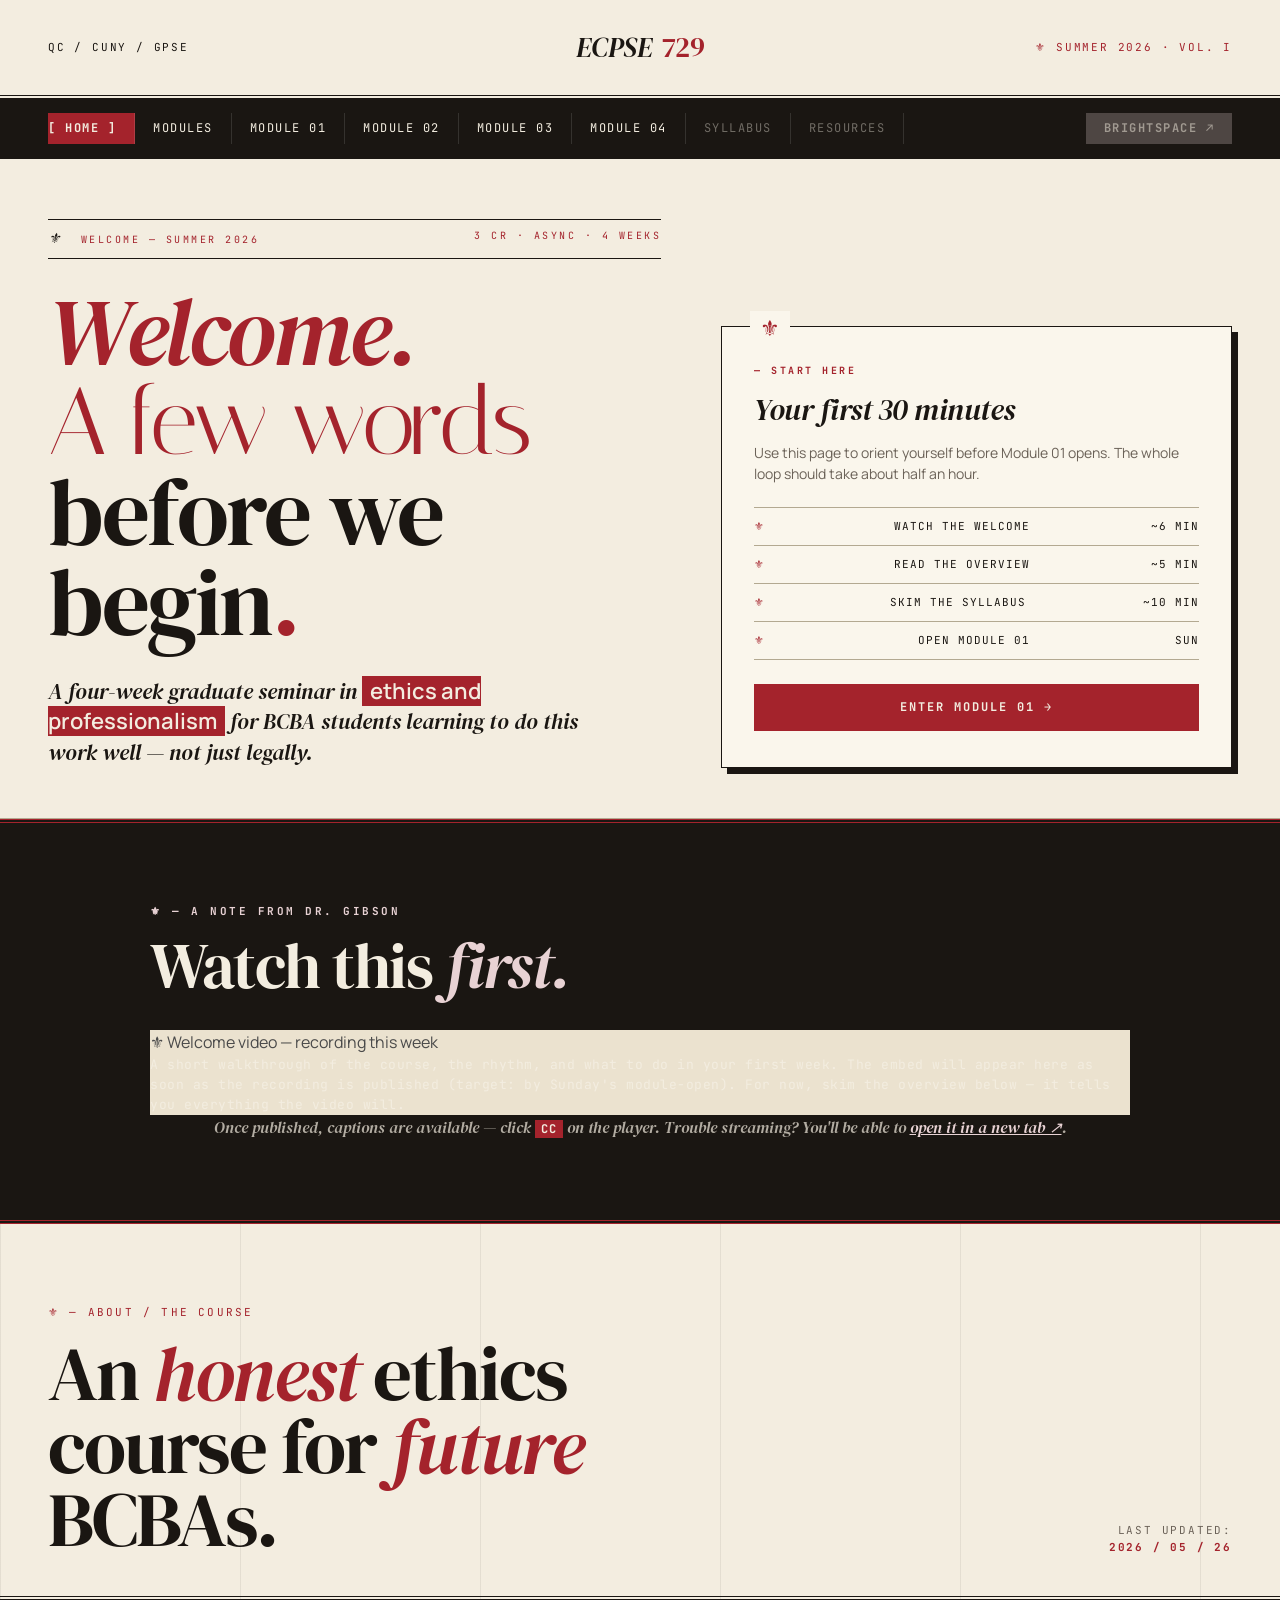
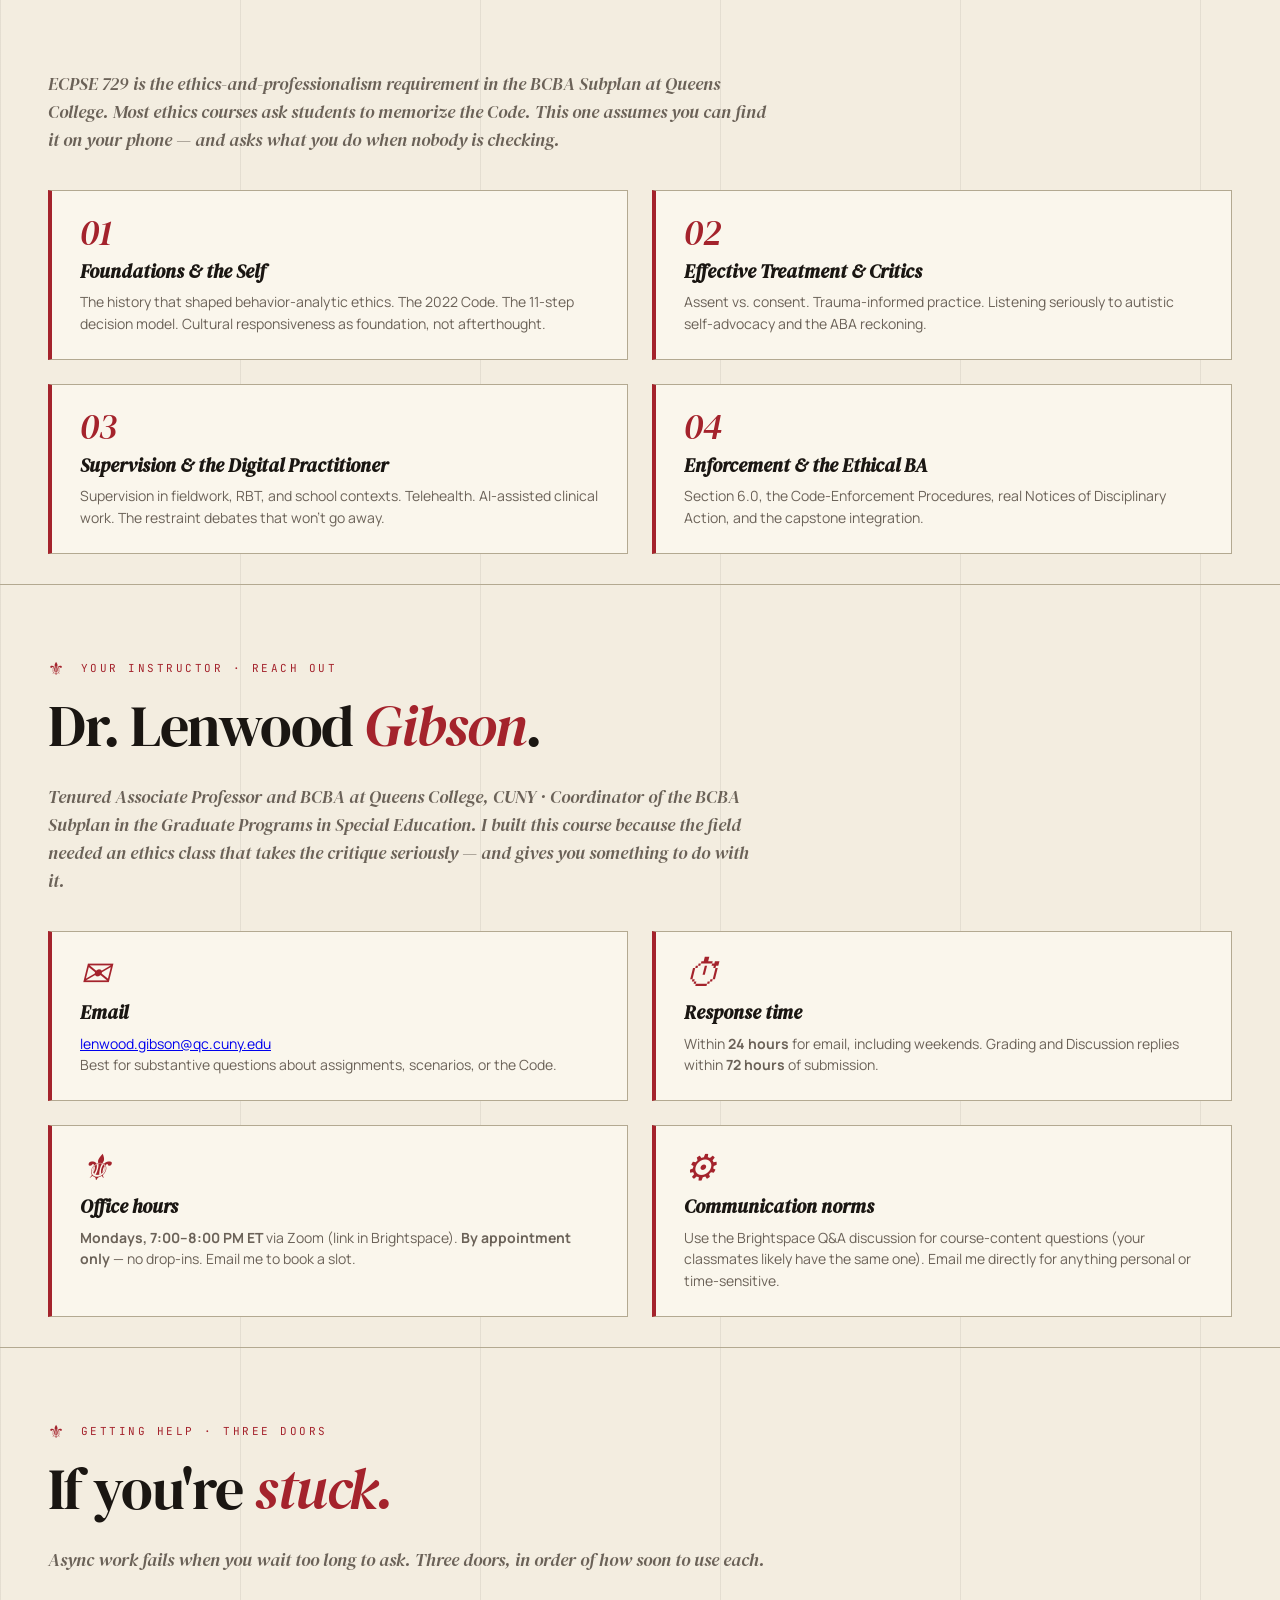
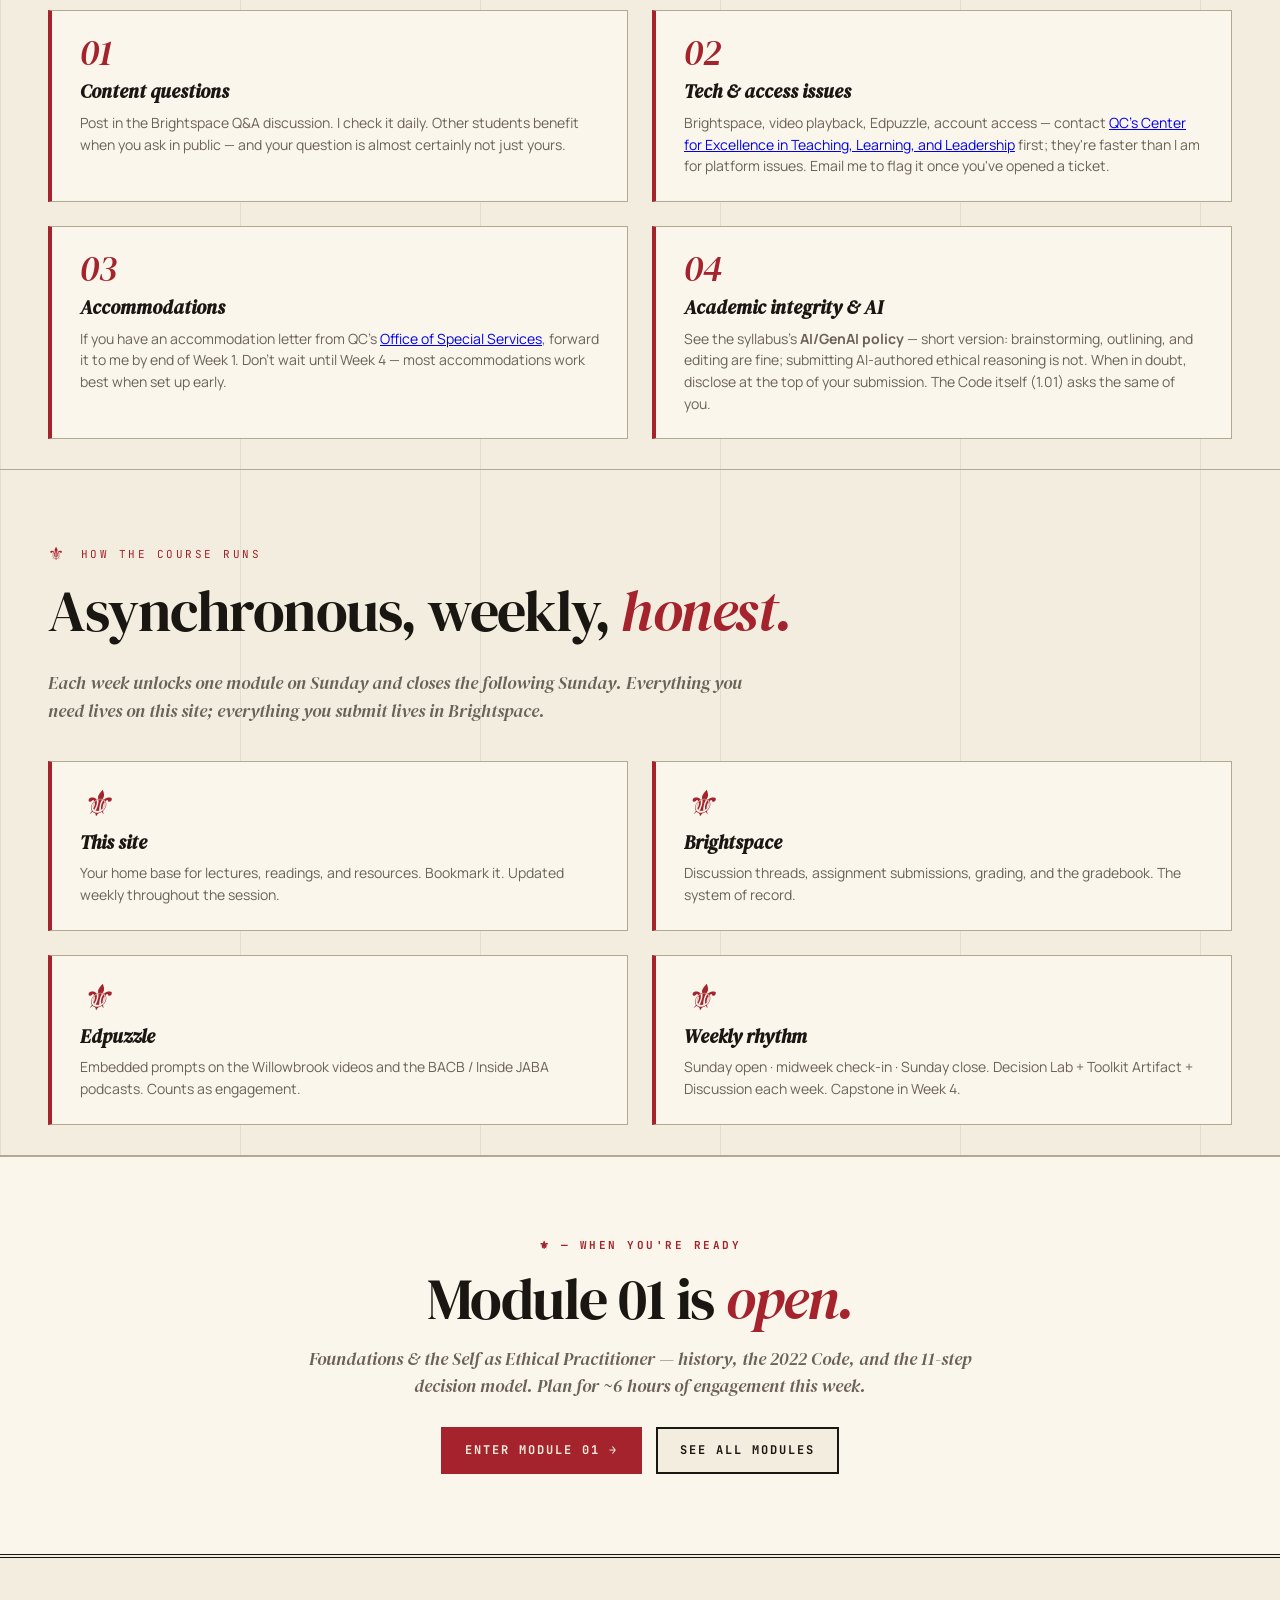
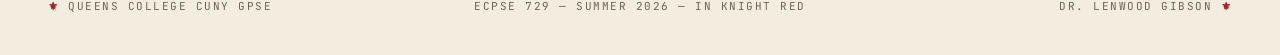
==== commit 05bc36ce: "Wire lecture YouTube iframes for M01–M04 Replaces local <video> tags with YouTube iframes pointing a" ====
--- a/index.html
+++ b/index.html
@@ -19,7 +19,7 @@
 <link rel="preconnect" href="https://fonts.googleapis.com">
 <link rel="preconnect" href="https://fonts.gstatic.com" crossorigin>
 <link href="https://fonts.googleapis.com/css2?family=Italiana&family=DM+Serif+Display:ital@0;1&family=Manrope:wght@300;400;500;600;700&family=JetBrains+Mono:wght@400;500;700&display=swap" rel="stylesheet">
-<link rel="stylesheet" href="styles.css?v=1779418029">
+<link rel="stylesheet" href="styles.css?v=1779808232">
 </head>
 <body>
 
@@ -94,7 +94,7 @@
   </div>
   <div class="right-meta">
     Last updated:<br>
-    <b>2026 / 05 / 21</b>
+    <b>2026 / 05 / 26</b>
   </div>
 </div>
 
--- a/styles.css
+++ b/styles.css
@@ -841,7 +841,8 @@
 .lecture-stage .lecture-video {
   margin-top: 28px;
 }
-.lecture-stage .lecture-video video {
+.lecture-stage .lecture-video video,
+.lecture-stage .lecture-video iframe {
   display: block;
   margin: 0 auto;
   max-width: 100%;
@@ -849,6 +850,10 @@
   border: 1px solid var(--signal);
   box-shadow: 0 12px 40px rgba(0, 0, 0, 0.5);
   background: #000;
+}
+.lecture-stage .lecture-video iframe {
+  aspect-ratio: 16 / 9;
+  height: auto;
 }
 .lecture-stage .lecture-video p {
   font-family: 'DM Serif Display', serif;
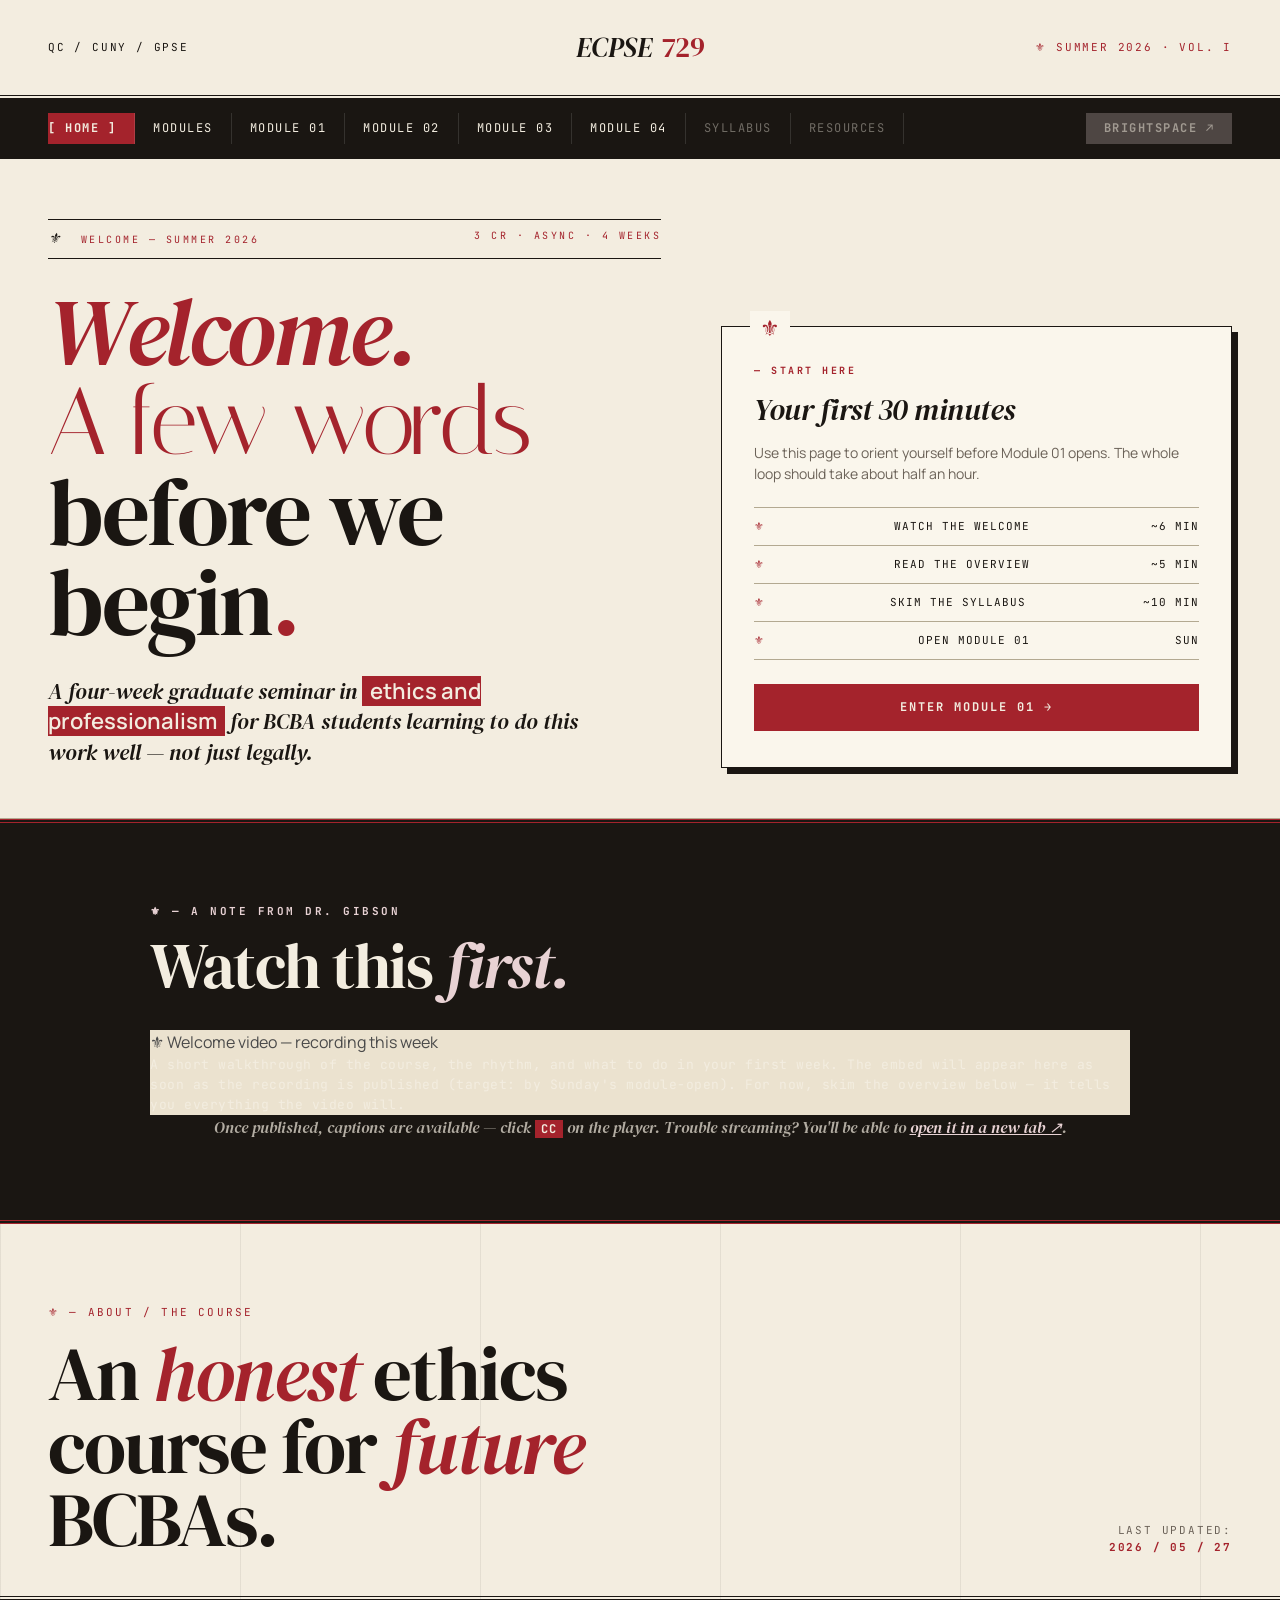
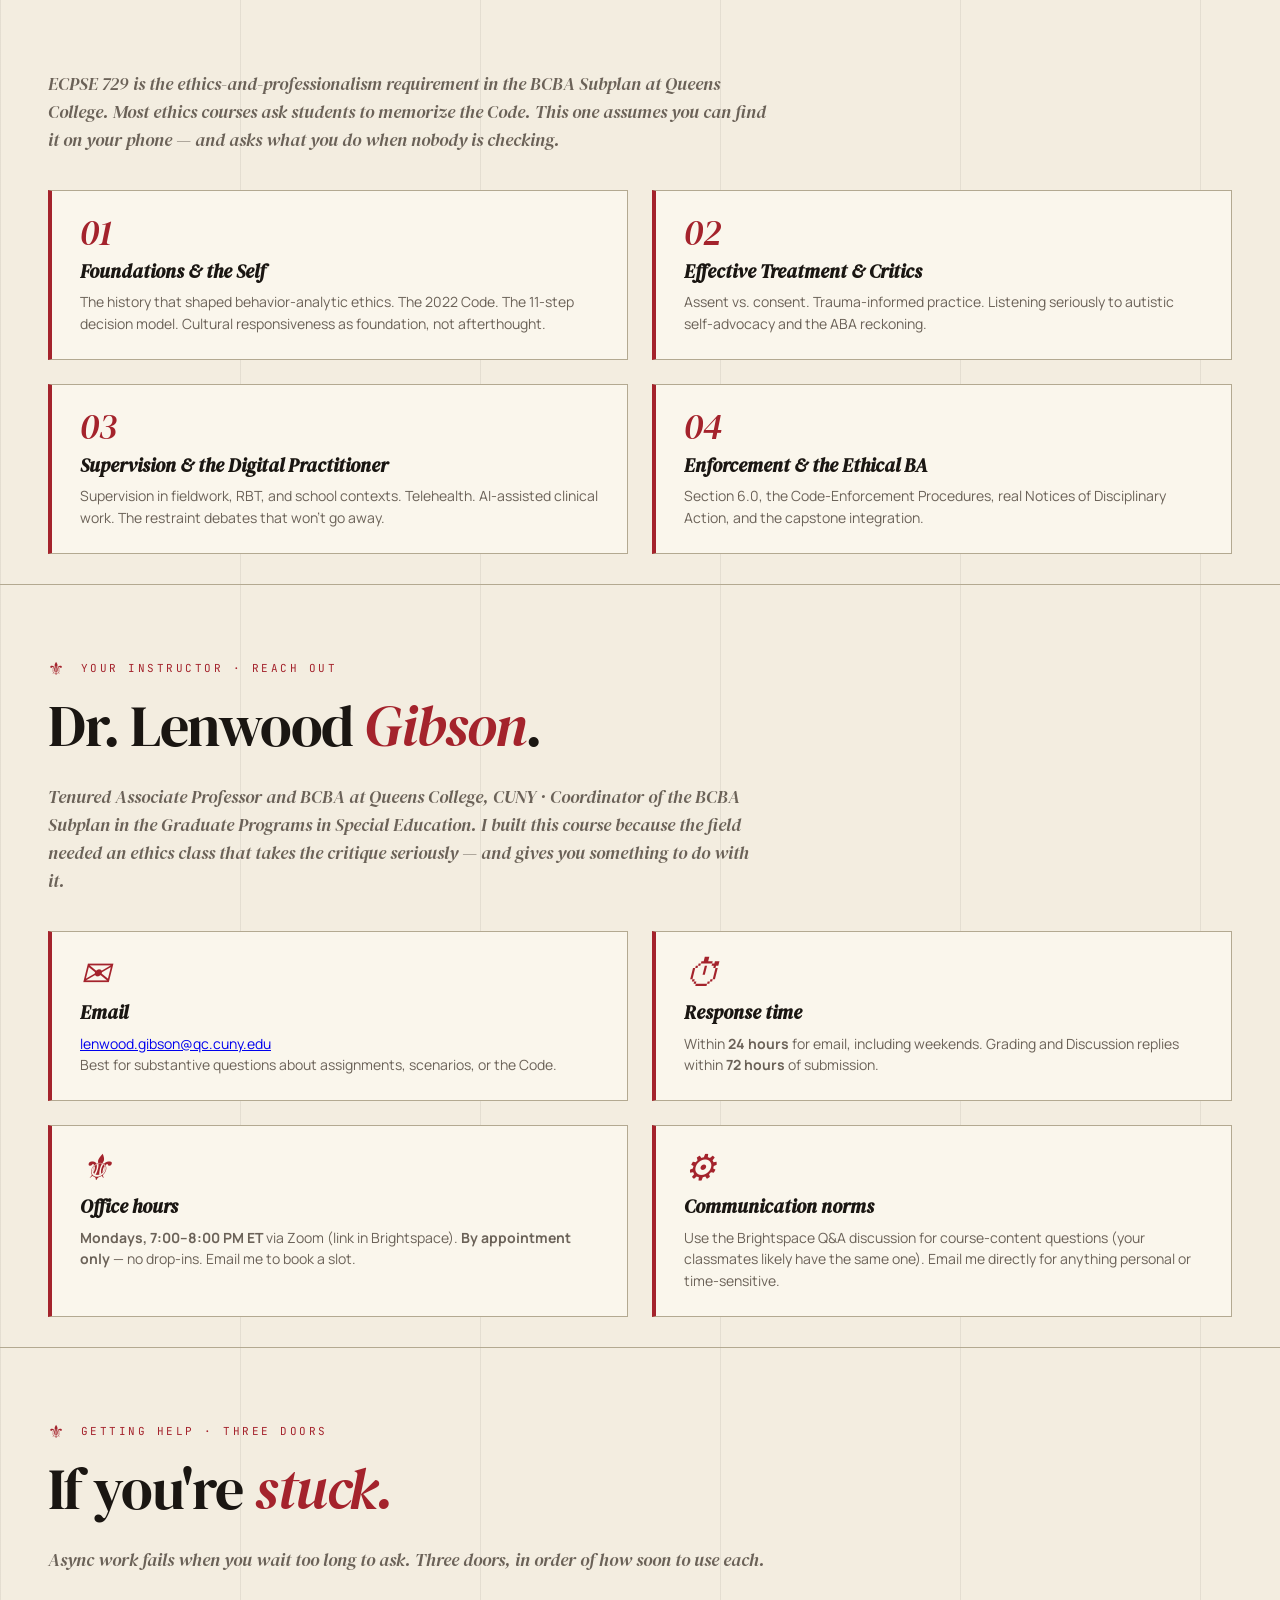
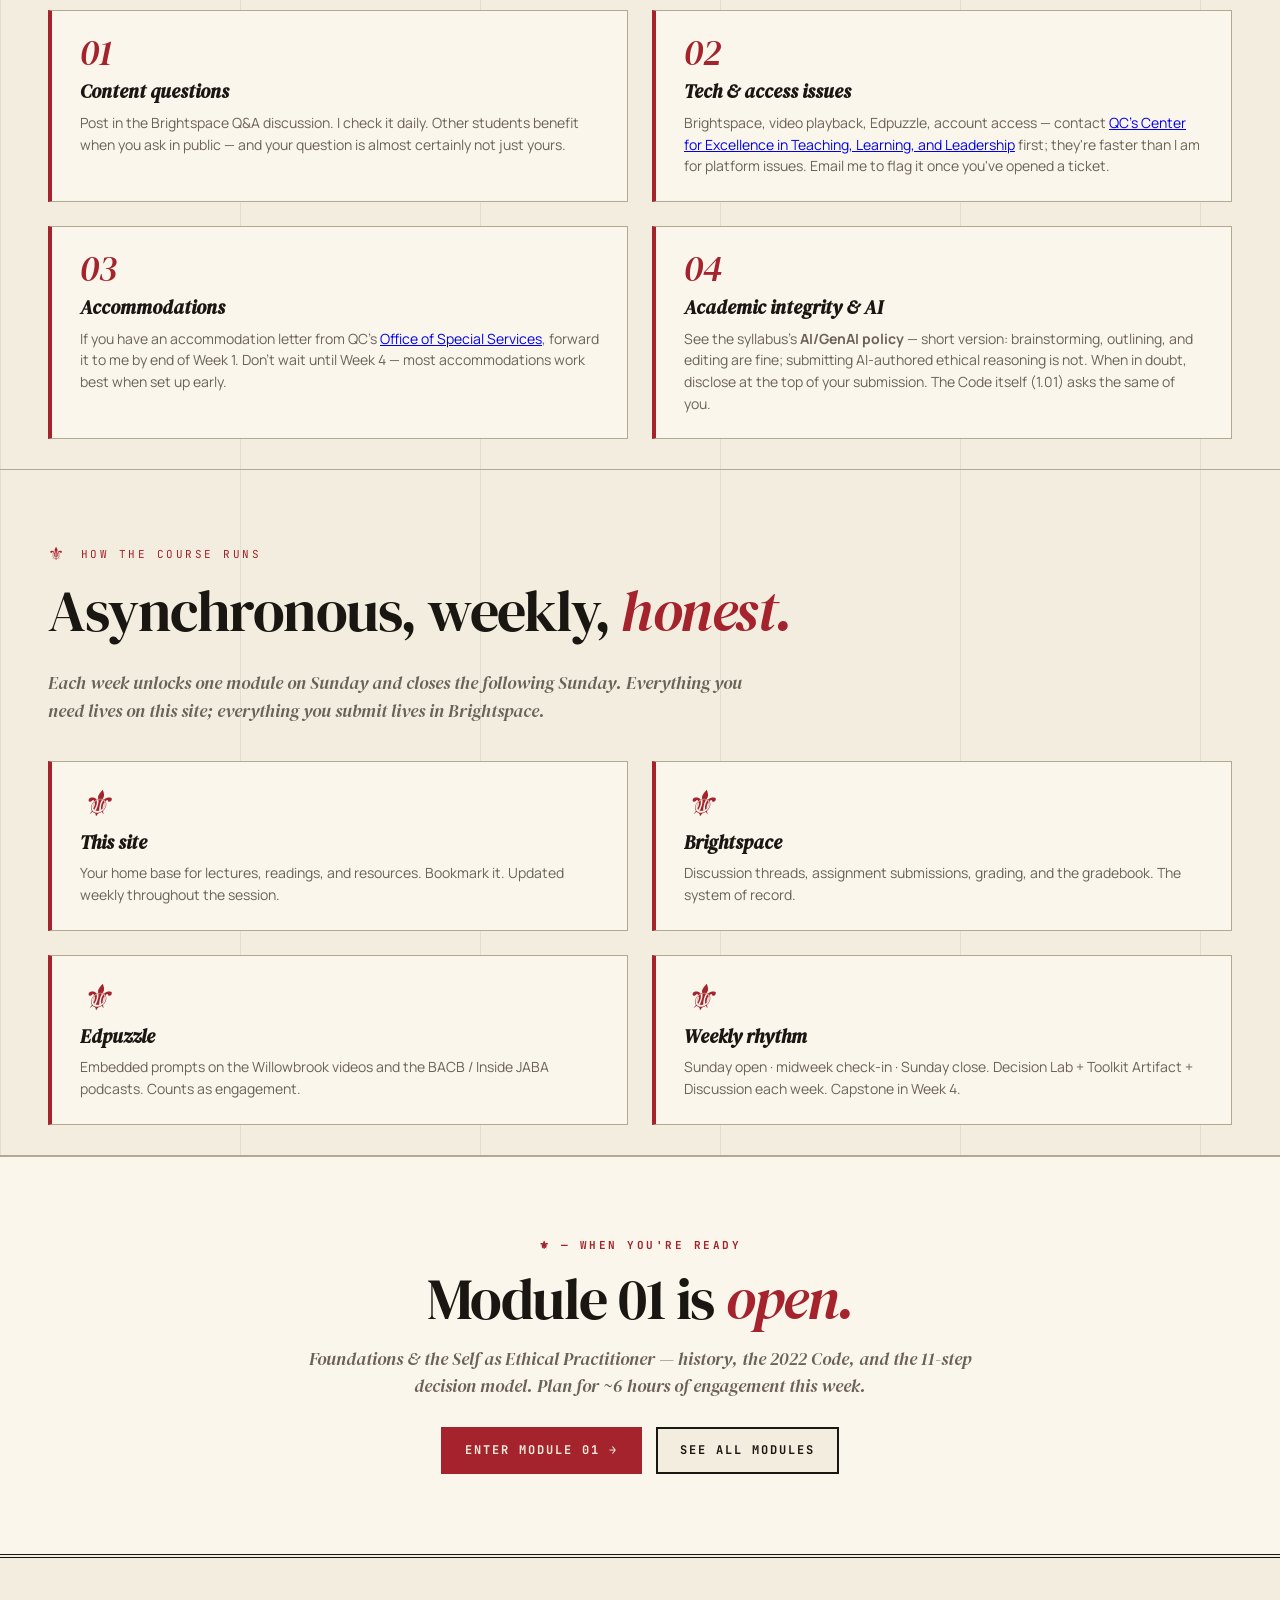
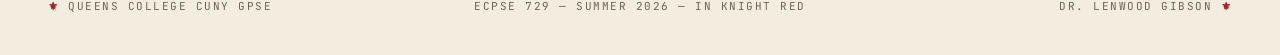
==== commit eedb5f00: "UNDO incorrect lecture-swap — original mapping was correct Earlier swap was based on a false-alarm d" ====
--- a/index.html
+++ b/index.html
@@ -19,7 +19,7 @@
 <link rel="preconnect" href="https://fonts.googleapis.com">
 <link rel="preconnect" href="https://fonts.gstatic.com" crossorigin>
 <link href="https://fonts.googleapis.com/css2?family=Italiana&family=DM+Serif+Display:ital@0;1&family=Manrope:wght@300;400;500;600;700&family=JetBrains+Mono:wght@400;500;700&display=swap" rel="stylesheet">
-<link rel="stylesheet" href="styles.css?v=1779808232">
+<link rel="stylesheet" href="styles.css?v=1779810522">
 </head>
 <body>
 
@@ -94,7 +94,7 @@
   </div>
   <div class="right-meta">
     Last updated:<br>
-    <b>2026 / 05 / 26</b>
+    <b>2026 / 05 / 27</b>
   </div>
 </div>
 
--- a/styles.css
+++ b/styles.css
@@ -217,13 +217,17 @@
 .hero h1 {
   font-family: 'DM Serif Display', serif;
   font-weight: 400;
-  font-size: clamp(56px, 7.4vw, 124px);
+  font-size: clamp(40px, 7.4vw, 124px);
   line-height: 0.95;
   letter-spacing: -2.5px;
   color: var(--ink);
   margin-bottom: 28px;
   opacity: 0;
   animation: slideIn 0.8s 0.15s ease forwards;
+  /* Safety net for narrow viewports — long words like "Professionalism" / "Practitioner"
+     would otherwise overflow the column at 375px wide. */
+  overflow-wrap: break-word;
+  hyphens: auto;
 }
 .hero h1 .ital { font-style: italic; color: var(--signal); }
 .hero h1 .amp { font-family: 'Italiana', serif; color: var(--silver-deep); font-weight: 400; font-style: italic; font-size: 0.9em; }
@@ -695,6 +699,16 @@
   header.site .center { display: none; }
   .res-row { grid-template-columns: 90px 1fr; }
   .res-row .meta { grid-column: 1 / -1; text-align: left; }
+}
+@media (max-width: 480px) {
+  /* Phone-sized viewports — tighten outer padding so the hero column gets more room
+     and big words don't get force-broken. */
+  .hero { padding: 40px 18px 36px; }
+  .hero h1 { letter-spacing: -1px; }
+  .module-section { padding: 50px 18px 24px; }
+  .lecture-stage { padding: 50px 18px 40px; }
+  .preview-dark { padding: 60px 18px; }
+  nav.bar { padding: 0 14px; }
 }
 
 /* === UTILITY CLASSES (extracted from inline styles) === */
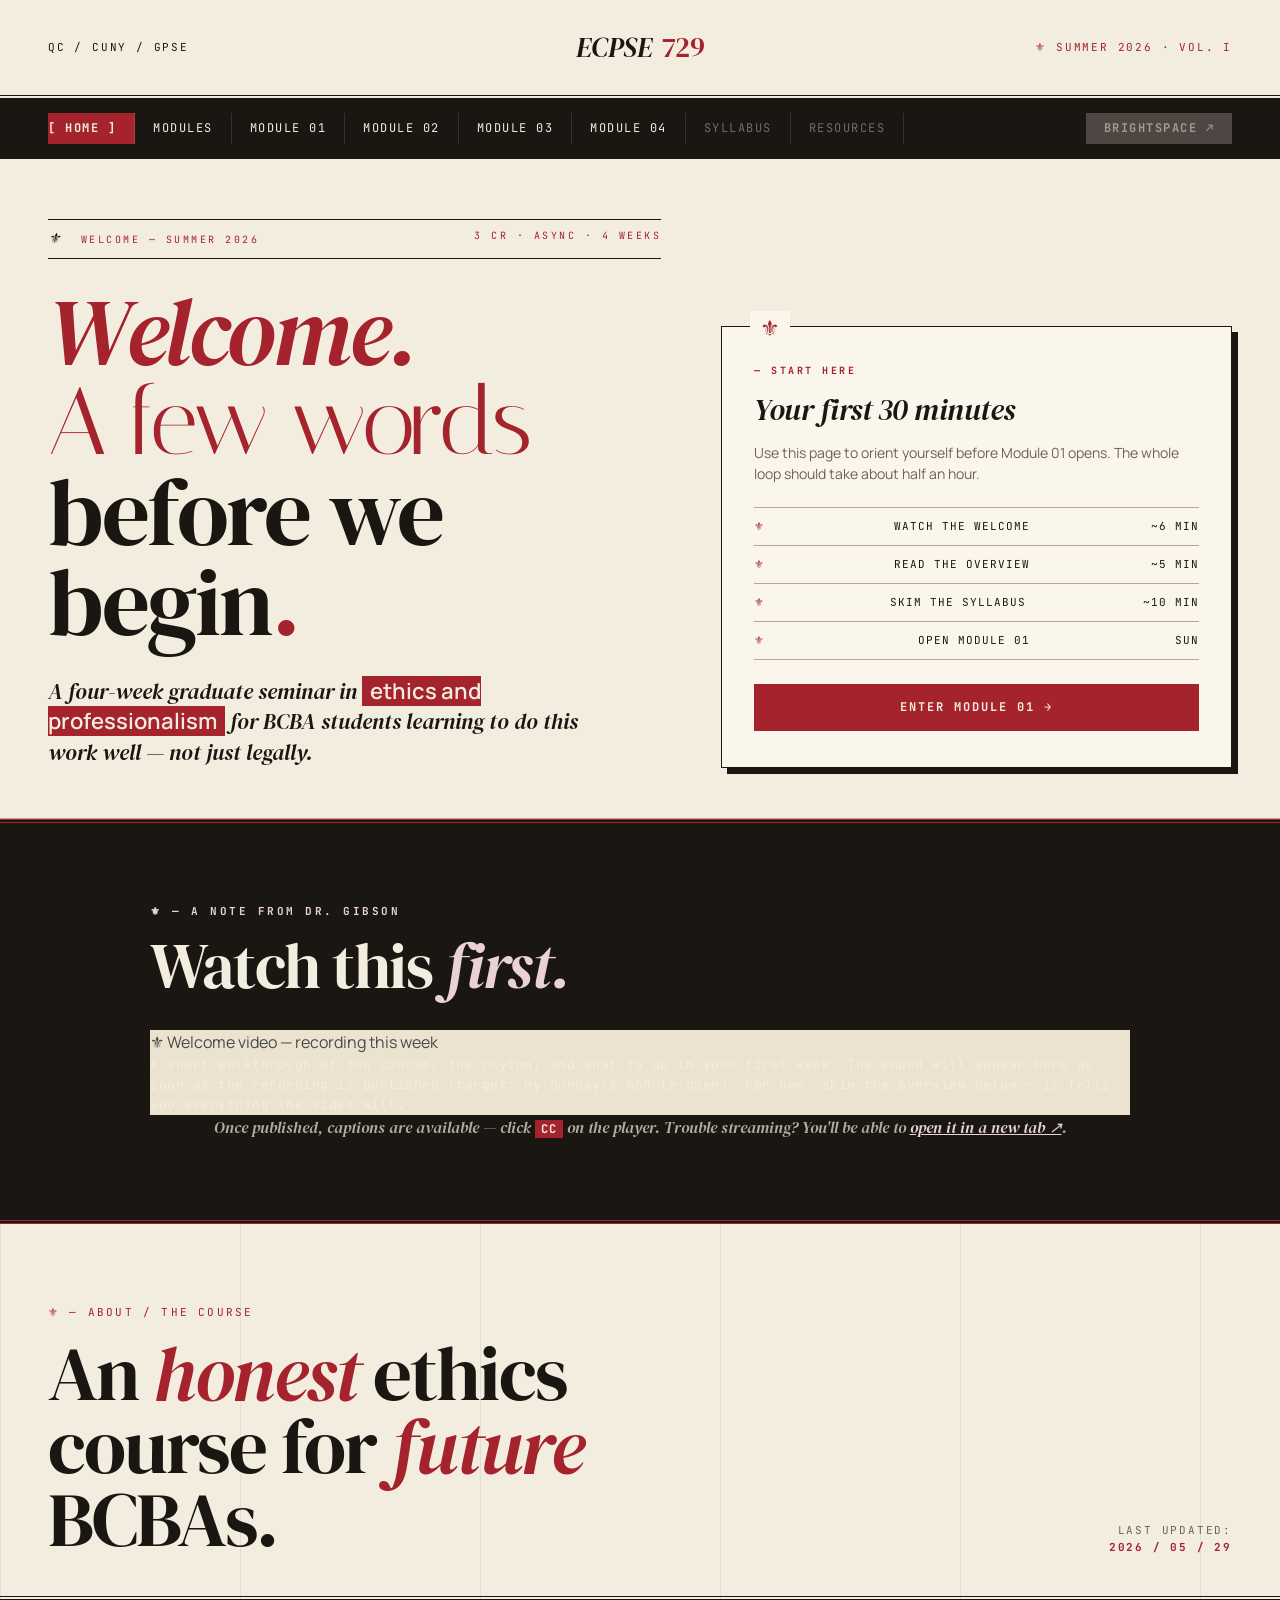
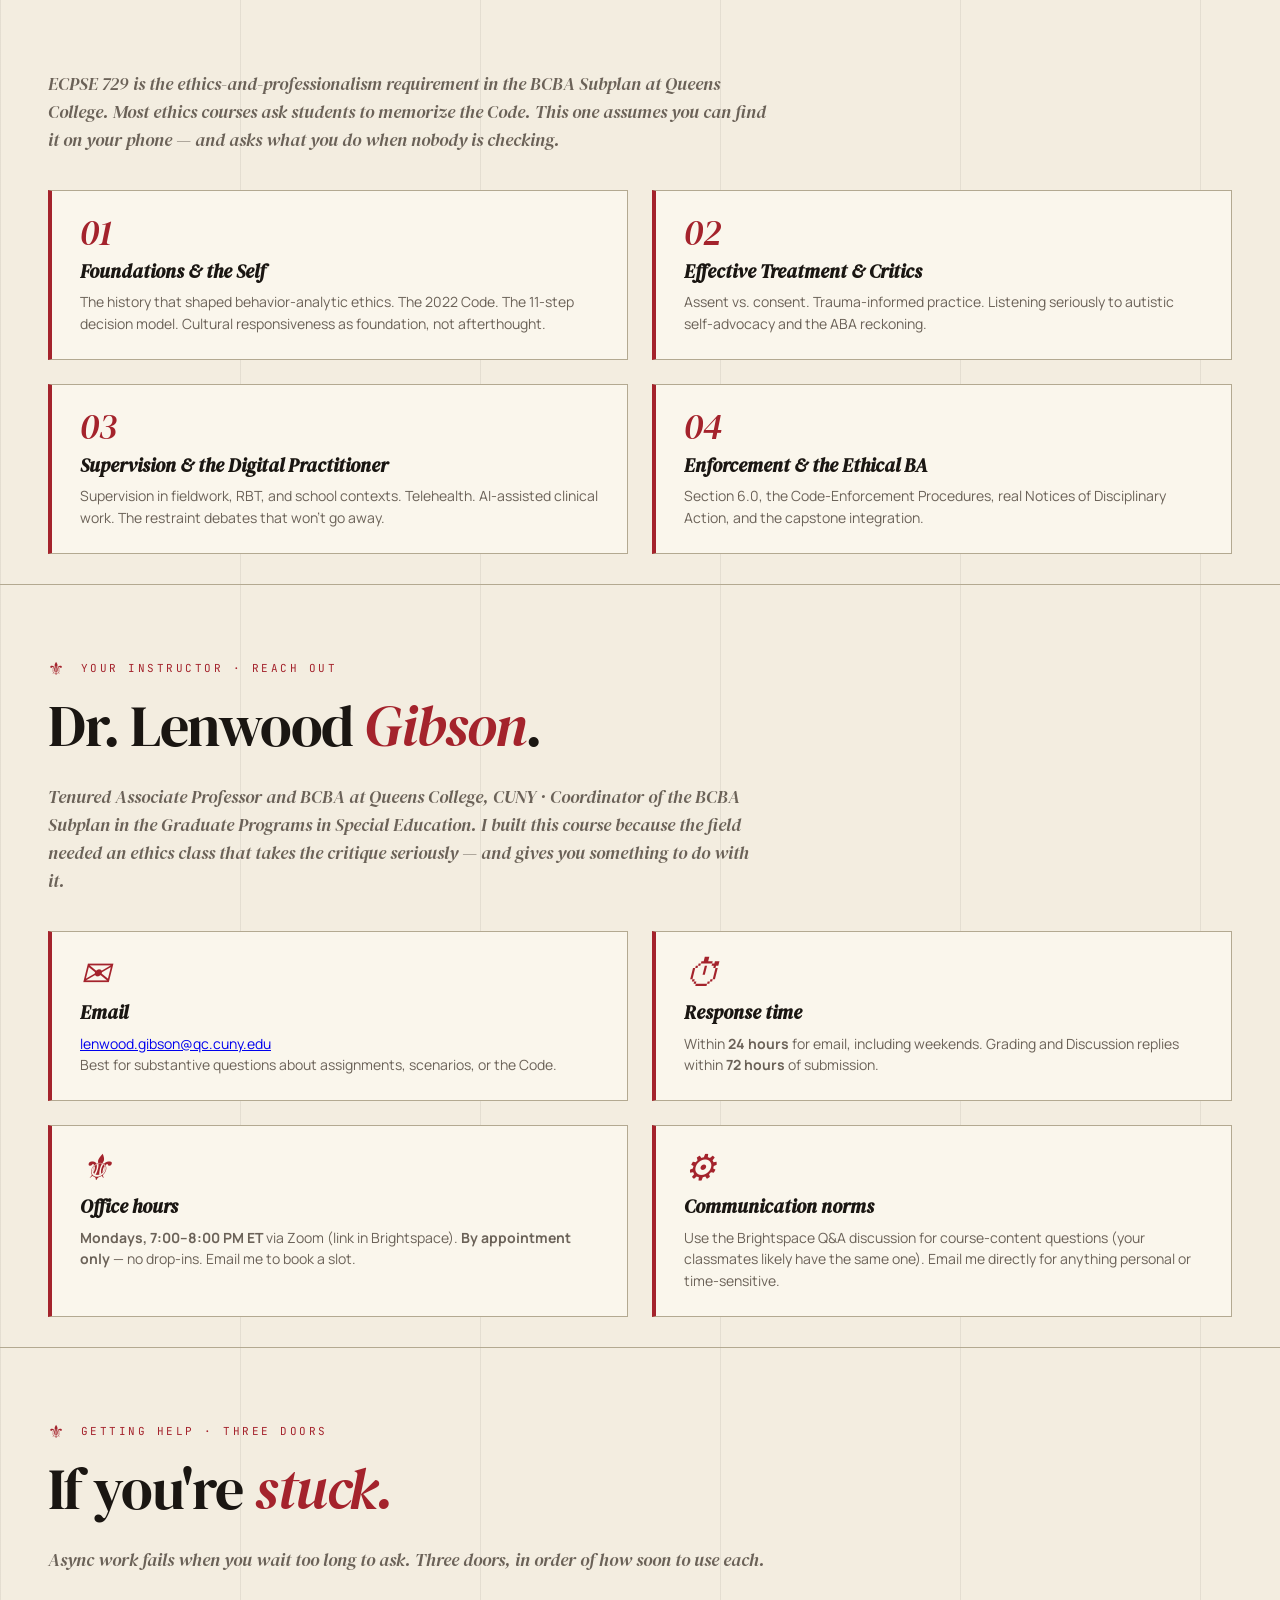
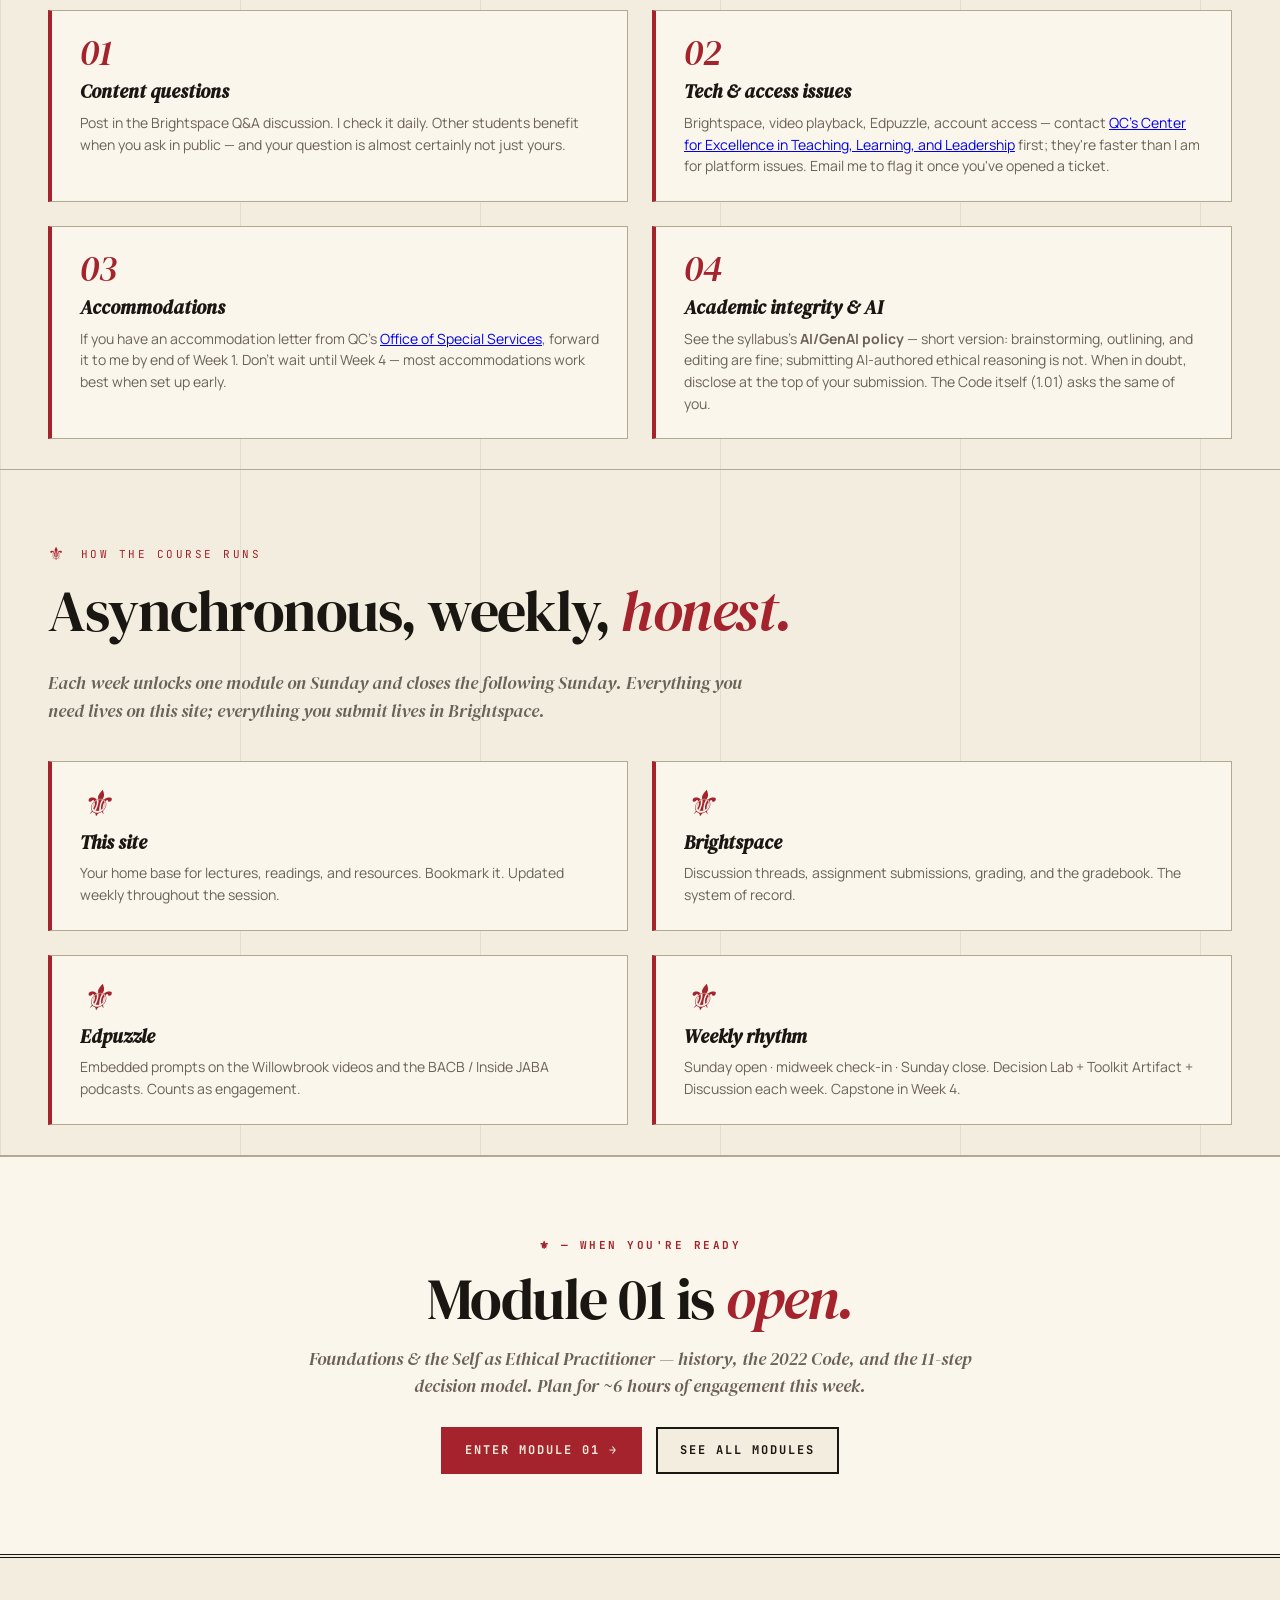
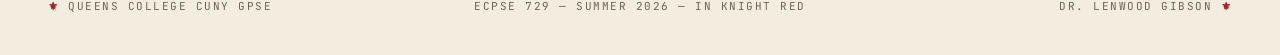
==== commit 560e3c9c: "Wire all Brightspace submission URLs across 4 modules All 'Submit/Post/Discuss in Brightspace (link " ====
--- a/index.html
+++ b/index.html
@@ -94,7 +94,7 @@
   </div>
   <div class="right-meta">
     Last updated:<br>
-    <b>2026 / 05 / 27</b>
+    <b>2026 / 05 / 29</b>
   </div>
 </div>
 
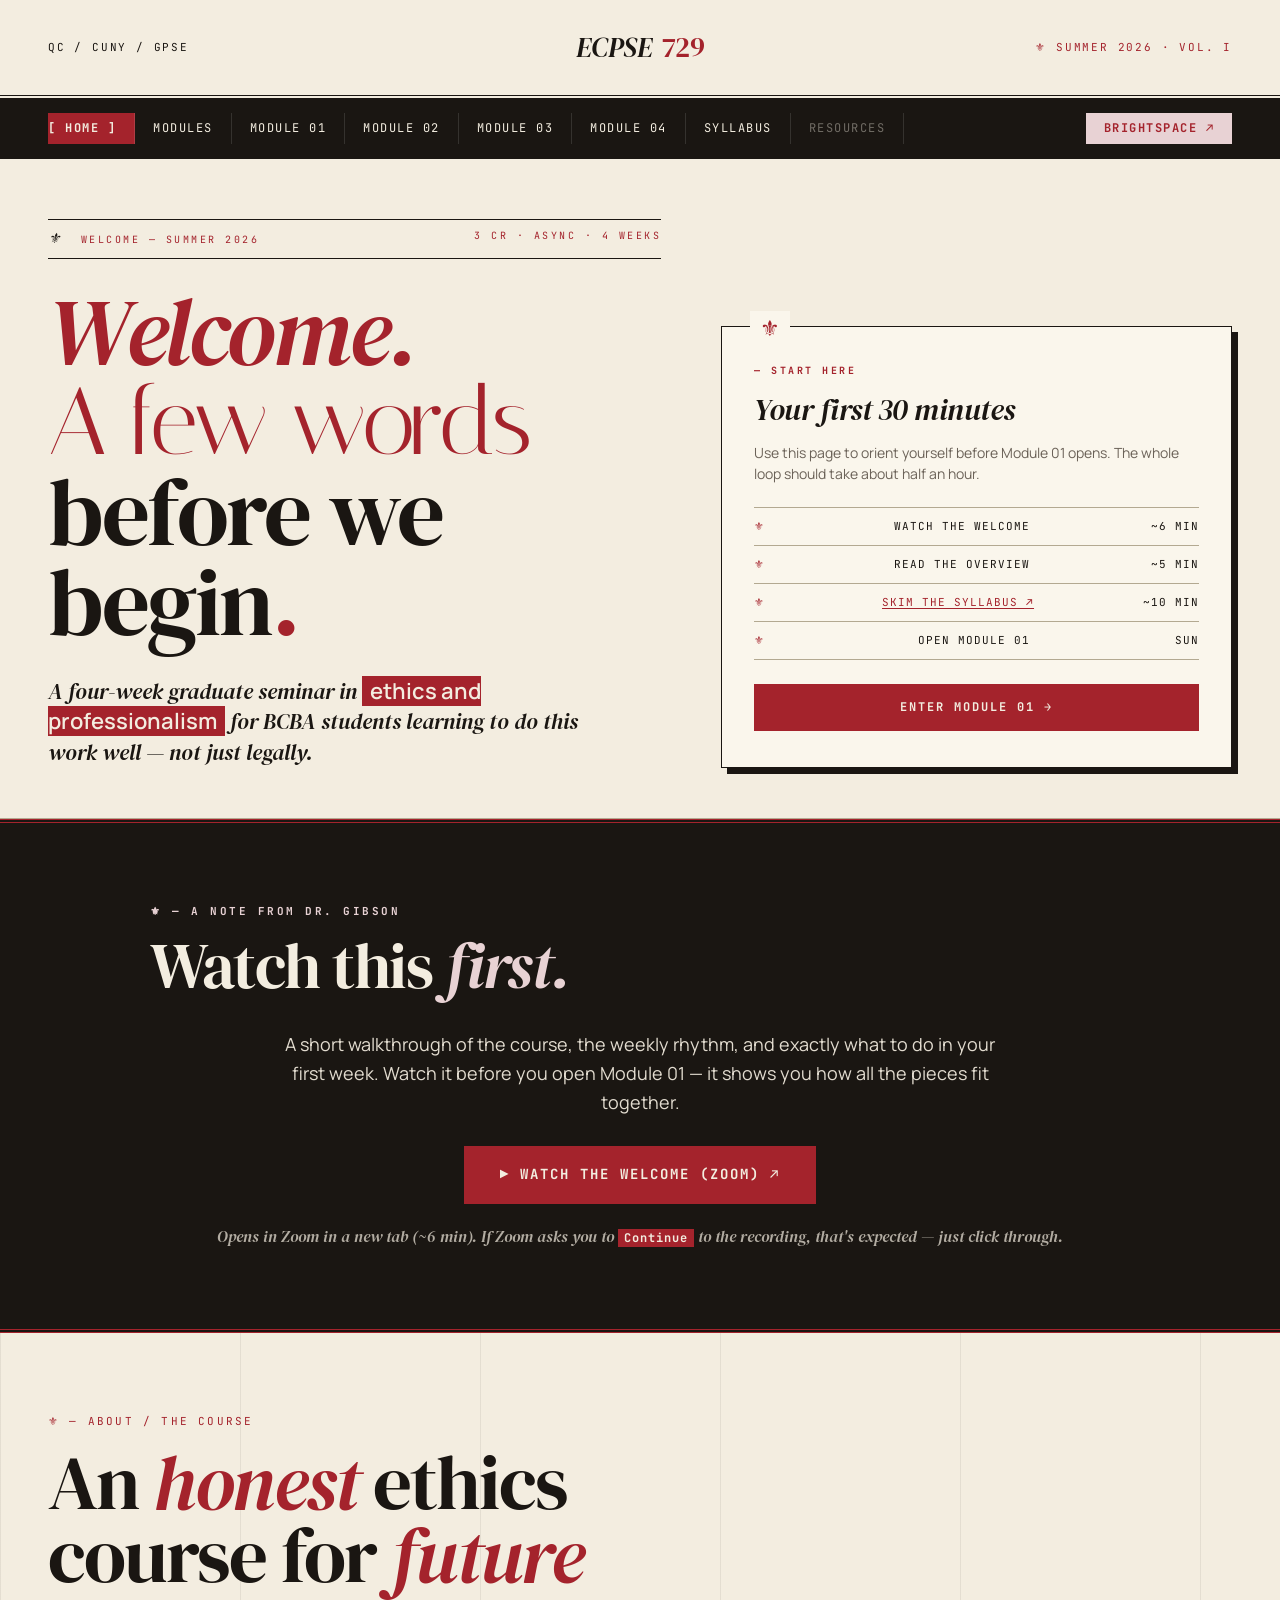
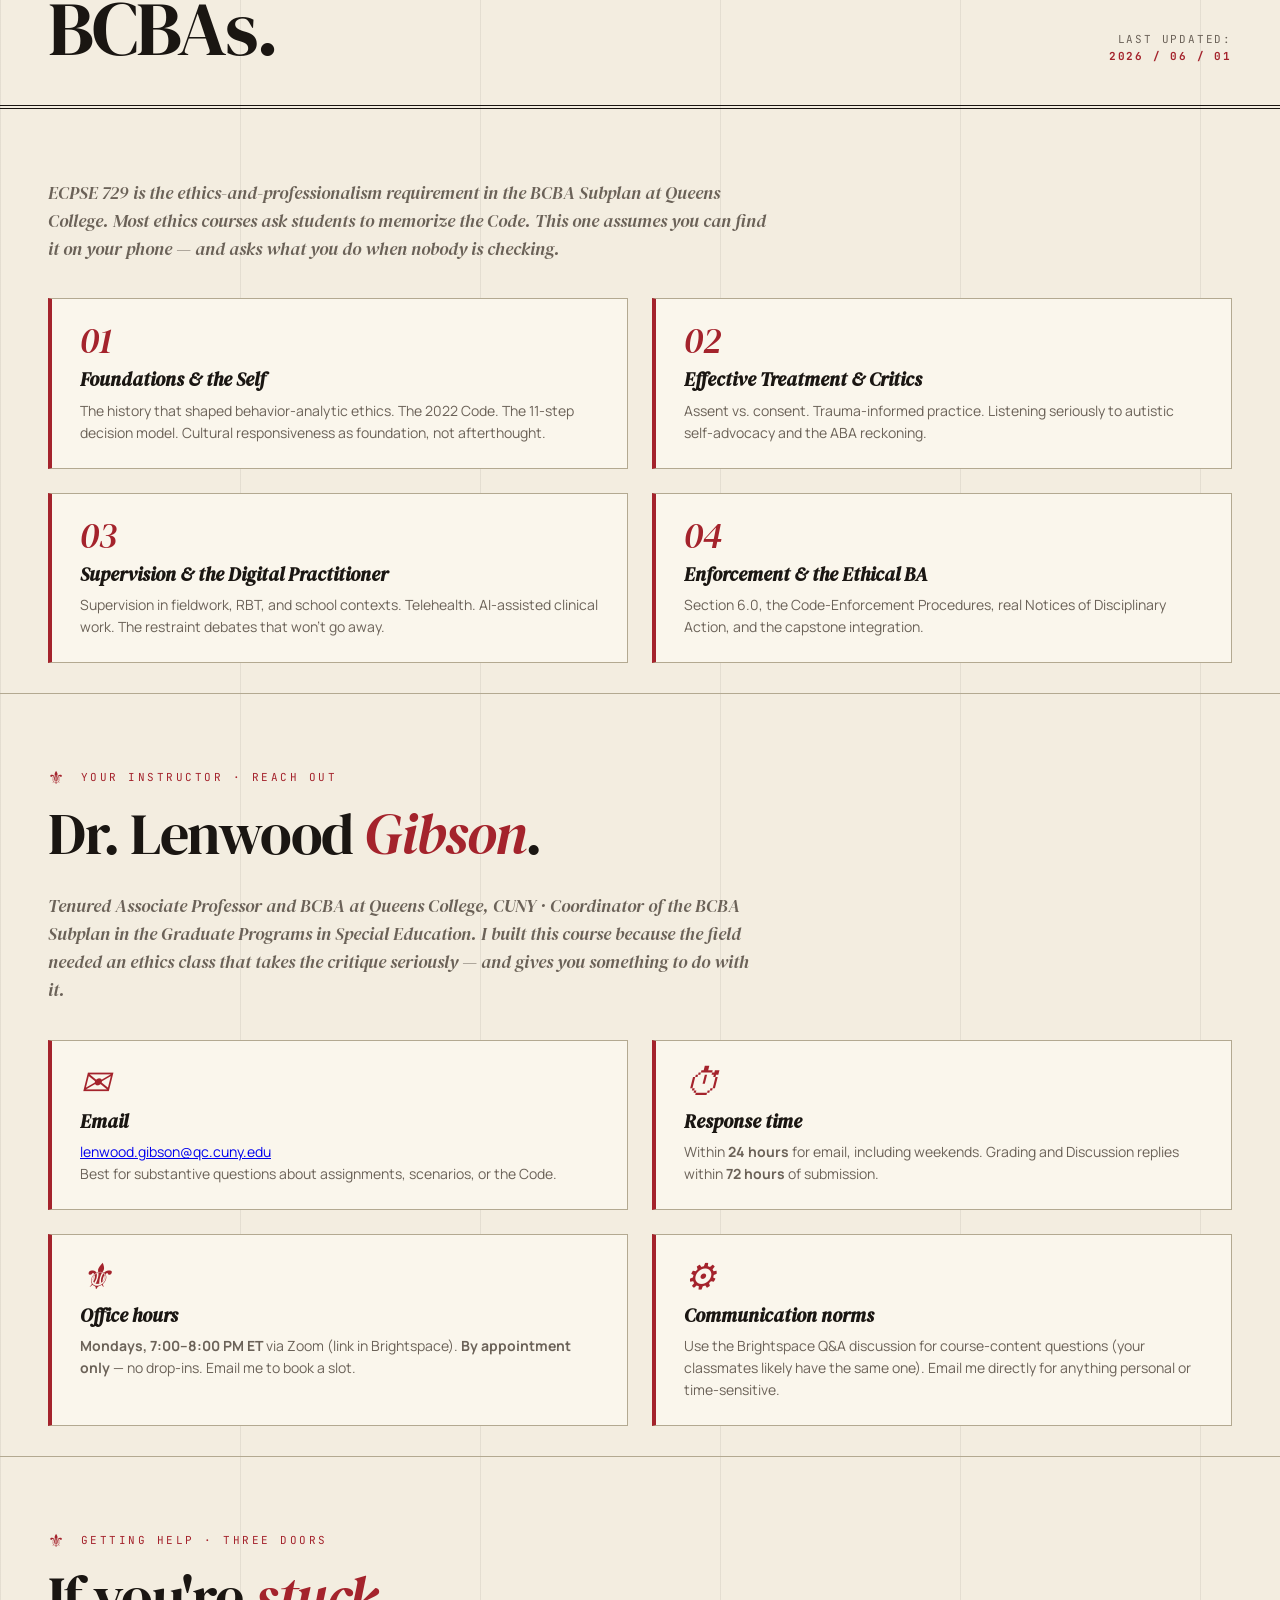
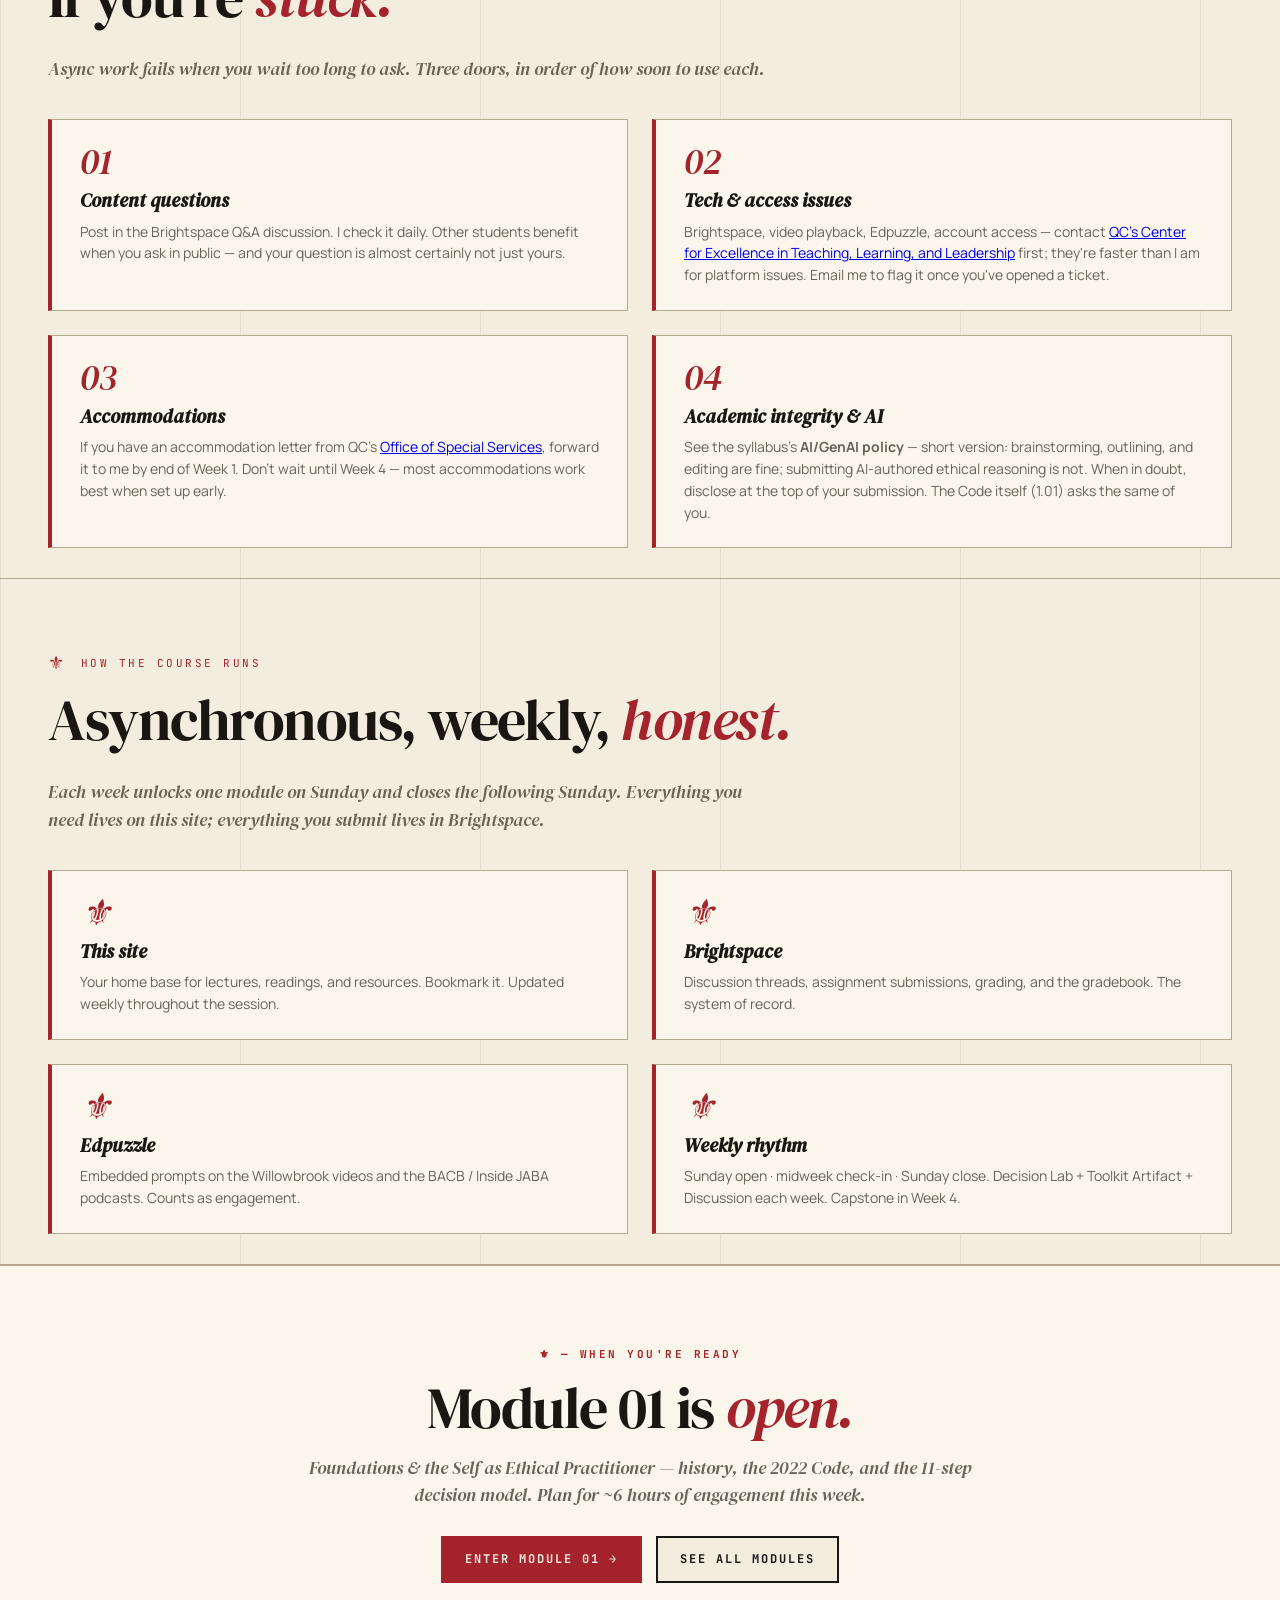
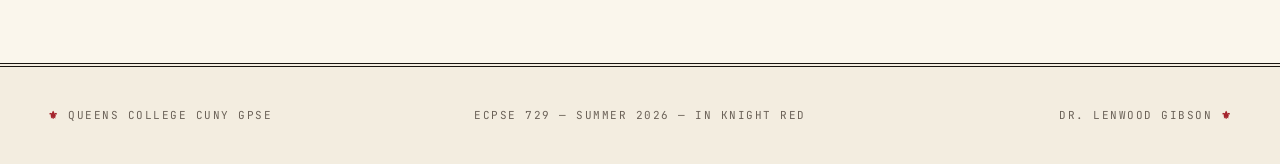
==== commit aadee893: "Add welcome video link, syllabus + rubric/template downloads, Brightspace nav Co-Authored-By: Claude" ====
--- a/index.html
+++ b/index.html
@@ -19,7 +19,7 @@
 <link rel="preconnect" href="https://fonts.googleapis.com">
 <link rel="preconnect" href="https://fonts.gstatic.com" crossorigin>
 <link href="https://fonts.googleapis.com/css2?family=Italiana&family=DM+Serif+Display:ital@0;1&family=Manrope:wght@300;400;500;600;700&family=JetBrains+Mono:wght@400;500;700&display=swap" rel="stylesheet">
-<link rel="stylesheet" href="styles.css?v=1779810522">
+<link rel="stylesheet" href="styles.css?v=1780290547">
 </head>
 <body>
 
@@ -38,9 +38,9 @@
   <a href="module-02.html">Module 02</a>
   <a href="module-03.html">Module 03</a>
   <a href="module-04.html">Module 04</a>
-  <span class="nav-locked" aria-disabled="true" aria-label="Syllabus — link coming soon">Syllabus</span>
+  <a href="handouts/ECPSE-729-Syllabus-Summer-2026.pdf" target="_blank" rel="noopener">Syllabus</a>
   <span class="nav-locked" aria-disabled="true" aria-label="Resources — link coming soon">Resources</span>
-  <span class="nav-locked bs" aria-disabled="true" aria-label="Brightspace — link coming soon">Brightspace ↗</span>
+  <a href="https://brightspace.cuny.edu/d2l/home/1270447" target="_blank" rel="noopener" class="bs">Brightspace ↗</a>
 </nav>
 
 <main id="main">
@@ -62,7 +62,7 @@
       <ul>
         <li><span>Watch the welcome</span><span>~6 min</span></li>
         <li><span>Read the overview</span><span>~5 min</span></li>
-        <li><span>Skim the syllabus</span><span>~10 min</span></li>
+        <li><span><a href="handouts/ECPSE-729-Syllabus-Summer-2026.pdf" target="_blank" rel="noopener">Skim the syllabus ↗</a></span><span>~10 min</span></li>
         <li><span>Open Module 01</span><span>Sun</span></li>
       </ul>
       <a href="module-01.html" class="enter">Enter Module 01 →</a>
@@ -75,14 +75,14 @@
   <div class="welcome-video-inner">
     <div class="label-stack"><span aria-hidden="true">⚜</span> — A note from Dr. Gibson</div>
     <h2 id="welcome-video-heading">Watch this <span class="ital">first.</span></h2>
-    <!-- TODO: after recording the 5-7 min welcome video, upload to YouTube Unlisted and replace the
-         REPLACE_WITH_VIDEO_ID placeholder in both the iframe src and the fallback link below.
-         The iframe is hidden by default until a real video ID is in place. -->
-    <div class="scenario coming-soon">
-      <div class="sl"><span aria-hidden="true">⚜</span> Welcome video — recording this week</div>
-      <p>A short walkthrough of the course, the rhythm, and what to do in your first week. The embed will appear here as soon as the recording is published (target: by Sunday's module-open). For now, skim the overview below — it tells you everything the video will.</p>
-    </div>
-    <p class="welcome-video-caption">Once published, captions are available — click <b>CC</b> on the player. Trouble streaming? You'll be able to <a href="#" target="_blank" rel="noopener">open it in a new tab ↗</a>.</p>
+    <!-- Welcome video is hosted on Zoom Cloud (no inline embed). Links out in a new tab.
+         To switch to an inline player later: upload the MP4 to YouTube Unlisted and replace
+         this .welcome-video-cta block with <div class="video-wrap"><iframe ...></iframe></div>. -->
+    <div class="welcome-video-cta">
+      <p class="welcome-video-lead">A short walkthrough of the course, the weekly rhythm, and exactly what to do in your first week. Watch it before you open Module 01 — it shows you how all the pieces fit together.</p>
+      <a href="https://us02web.zoom.us/rec/play/wqikN6gErvr0xu5K_veEUOZyatolo7B3NvksY3U1hlPF2Uog2R3WXNB-PesKQG9OuWq6_JwkCVc-SOCZ.gHtHEwTjNeNFWY2H?accessLevel=meeting&amp;canPlayFromShare=true&amp;from=share_recording_detail&amp;continueMode=true&amp;oldStyle=true&amp;componentName=rec-play&amp;originRequestUrl=https%3A%2F%2Fus02web.zoom.us%2Frec%2Fshare%2F0-pA6VMPqTOtPPECDncXEsmTc61heHMmS9XX9NomFGVA8ZjfHDzFzKUp6INMZkv6.r5sfuKOJZfXlKpoU" target="_blank" rel="noopener" class="btn btn-primary">▶ Watch the welcome (Zoom) ↗</a>
+    </div>
+    <p class="welcome-video-caption">Opens in Zoom in a new tab (~6 min). If Zoom asks you to <b>Continue</b> to the recording, that's expected — just click through.</p>
   </div>
 </section>
 
@@ -94,7 +94,7 @@
   </div>
   <div class="right-meta">
     Last updated:<br>
-    <b>2026 / 05 / 29</b>
+    <b>2026 / 06 / 01</b>
   </div>
 </div>
 
--- a/styles.css
+++ b/styles.css
@@ -286,6 +286,27 @@
   transition: all 0.15s;
 }
 .side-widget .enter:hover, .side-widget .submit-bs:hover { background: var(--ink); }
+/* Secondary (non-CTA) link in the side widget — used for the syllabus PDF under the Brightspace button */
+.side-widget .syllabus-link {
+  display: block;
+  margin-top: 10px;
+  padding: 13px 0;
+  text-align: center;
+  background: var(--bg);
+  color: var(--ink);
+  border: 1px solid var(--ink);
+  text-decoration: none;
+  font-family: 'JetBrains Mono', monospace;
+  font-size: 11px;
+  letter-spacing: 1.5px;
+  text-transform: uppercase;
+  font-weight: 700;
+  transition: all 0.15s;
+}
+.side-widget .syllabus-link:hover { background: var(--ink); color: var(--bg); }
+/* Inline links inside the side-widget "Start Here" list (home page) */
+.side-widget li a { color: var(--signal); text-decoration: underline; text-underline-offset: 2px; }
+.side-widget li a:hover { color: var(--ink); }
 
 /* === SECTION HEADS === */
 .section-head {
@@ -775,6 +796,16 @@
   color: var(--bg);
 }
 .welcome-video h2 .ital { font-style: italic; color: var(--signal-soft); }
+.welcome-video-cta { text-align: center; margin: 4px 0 20px 0; }
+.welcome-video-lead {
+  font-family: 'Manrope', sans-serif;
+  font-size: 18px;
+  line-height: 1.6;
+  color: rgba(243, 237, 224, 0.92);
+  max-width: 720px;
+  margin: 0 auto 30px auto;
+}
+.welcome-video-cta .btn-primary { font-size: 14px; padding: 16px 34px; }
 .welcome-video .video-wrap {
   border: 1px solid var(--signal);
   margin: 0 0 20px 0;
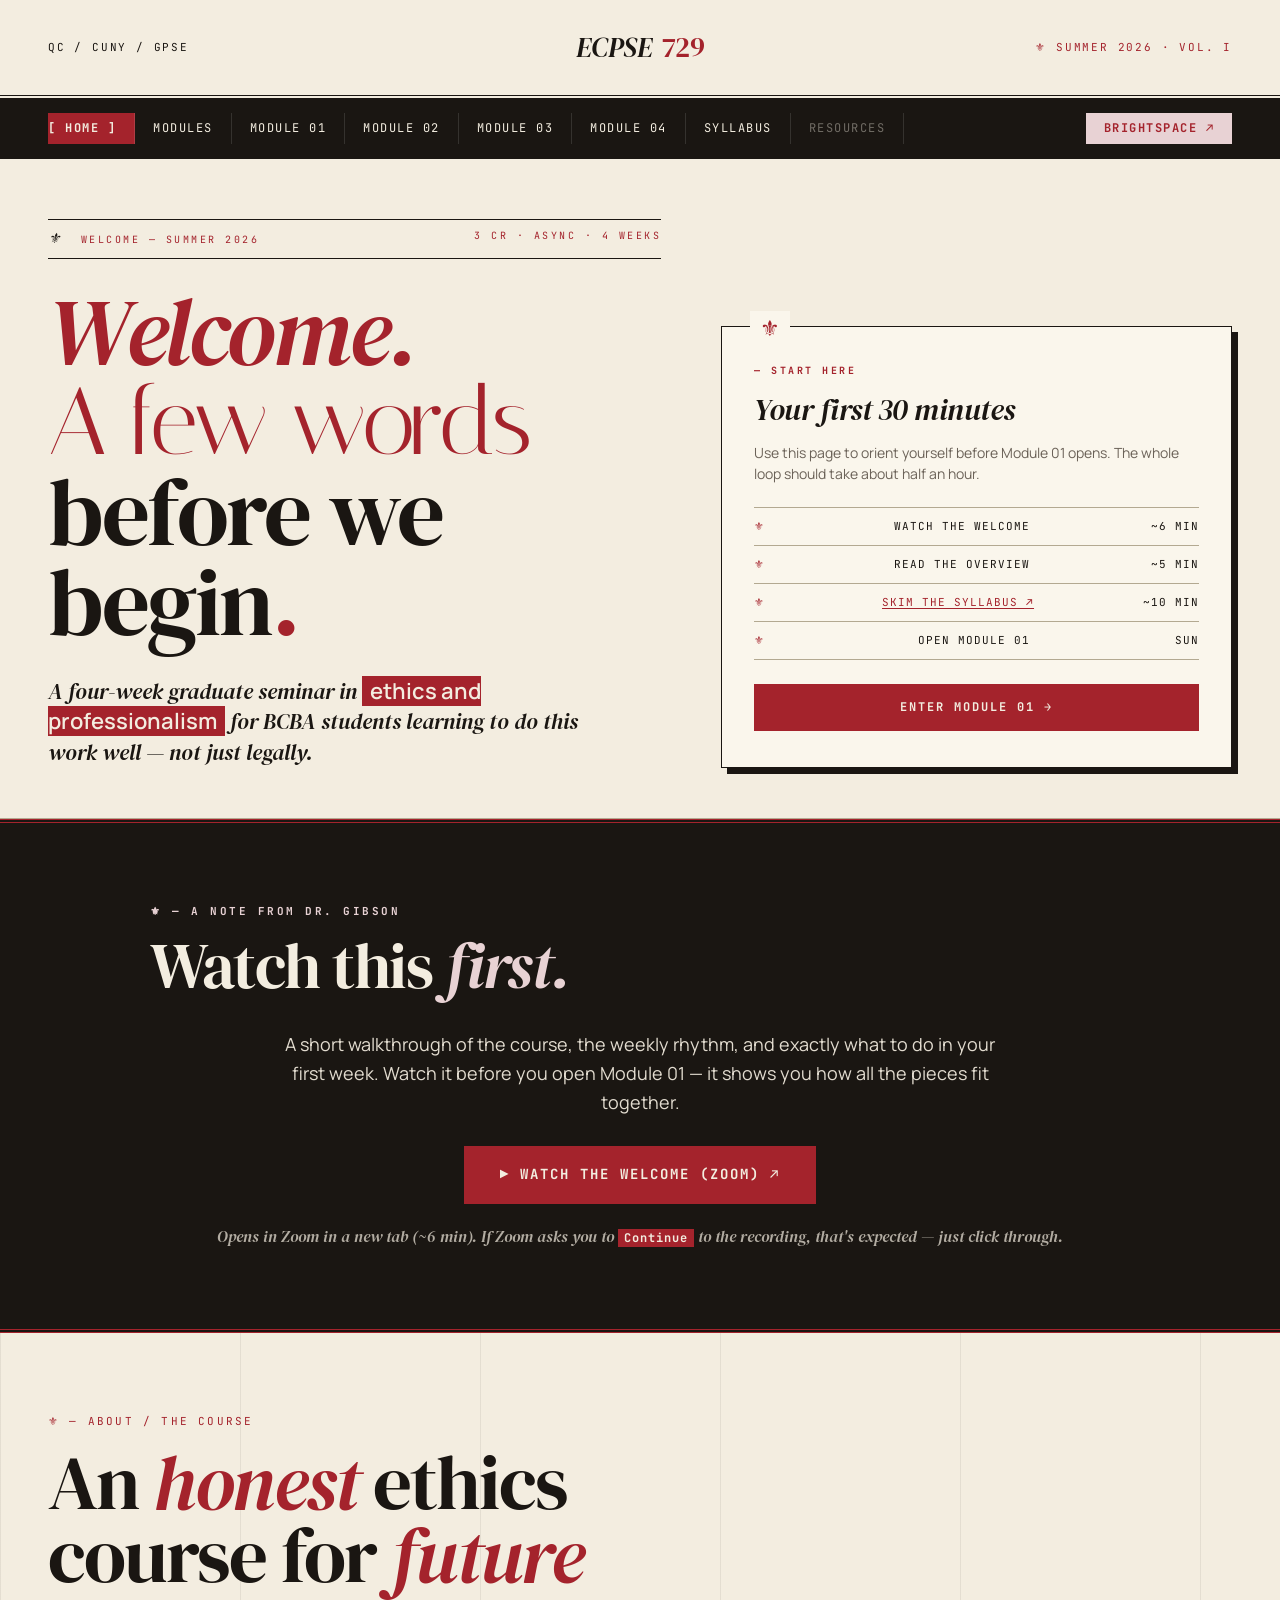
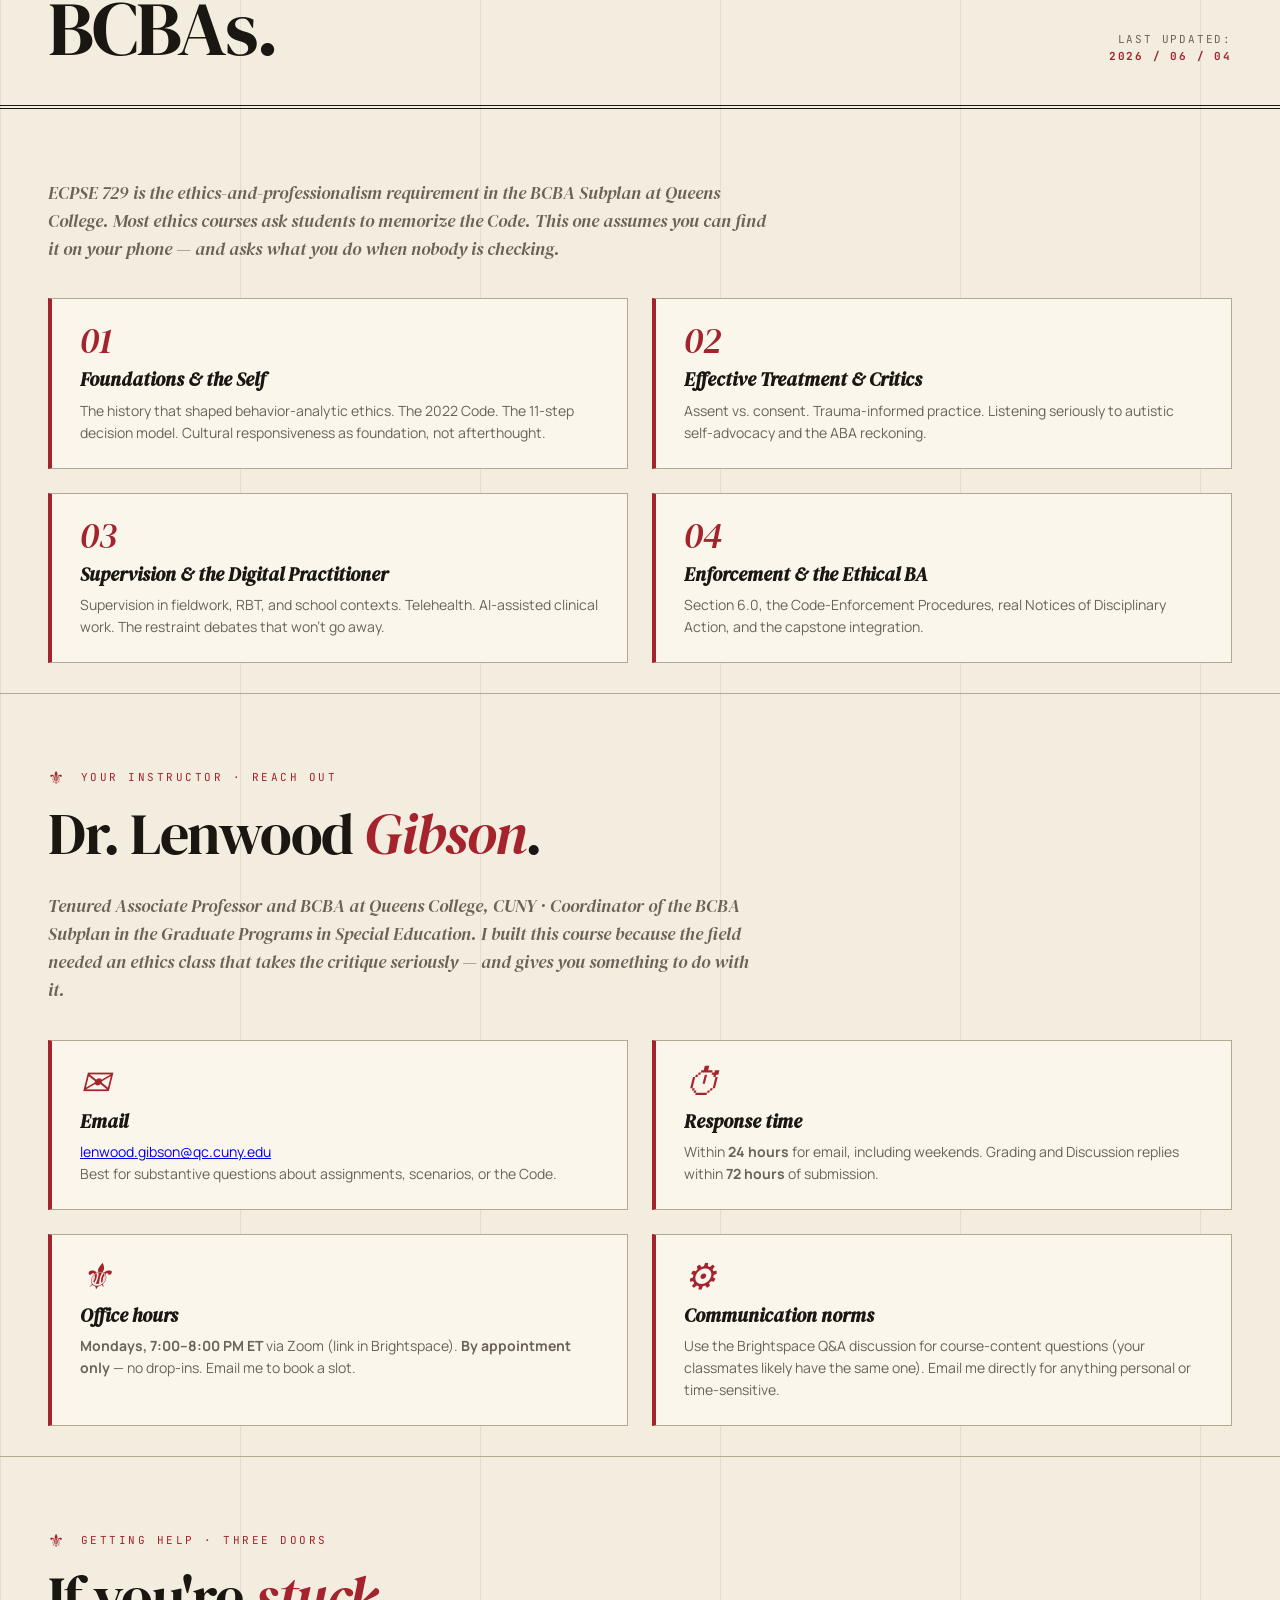
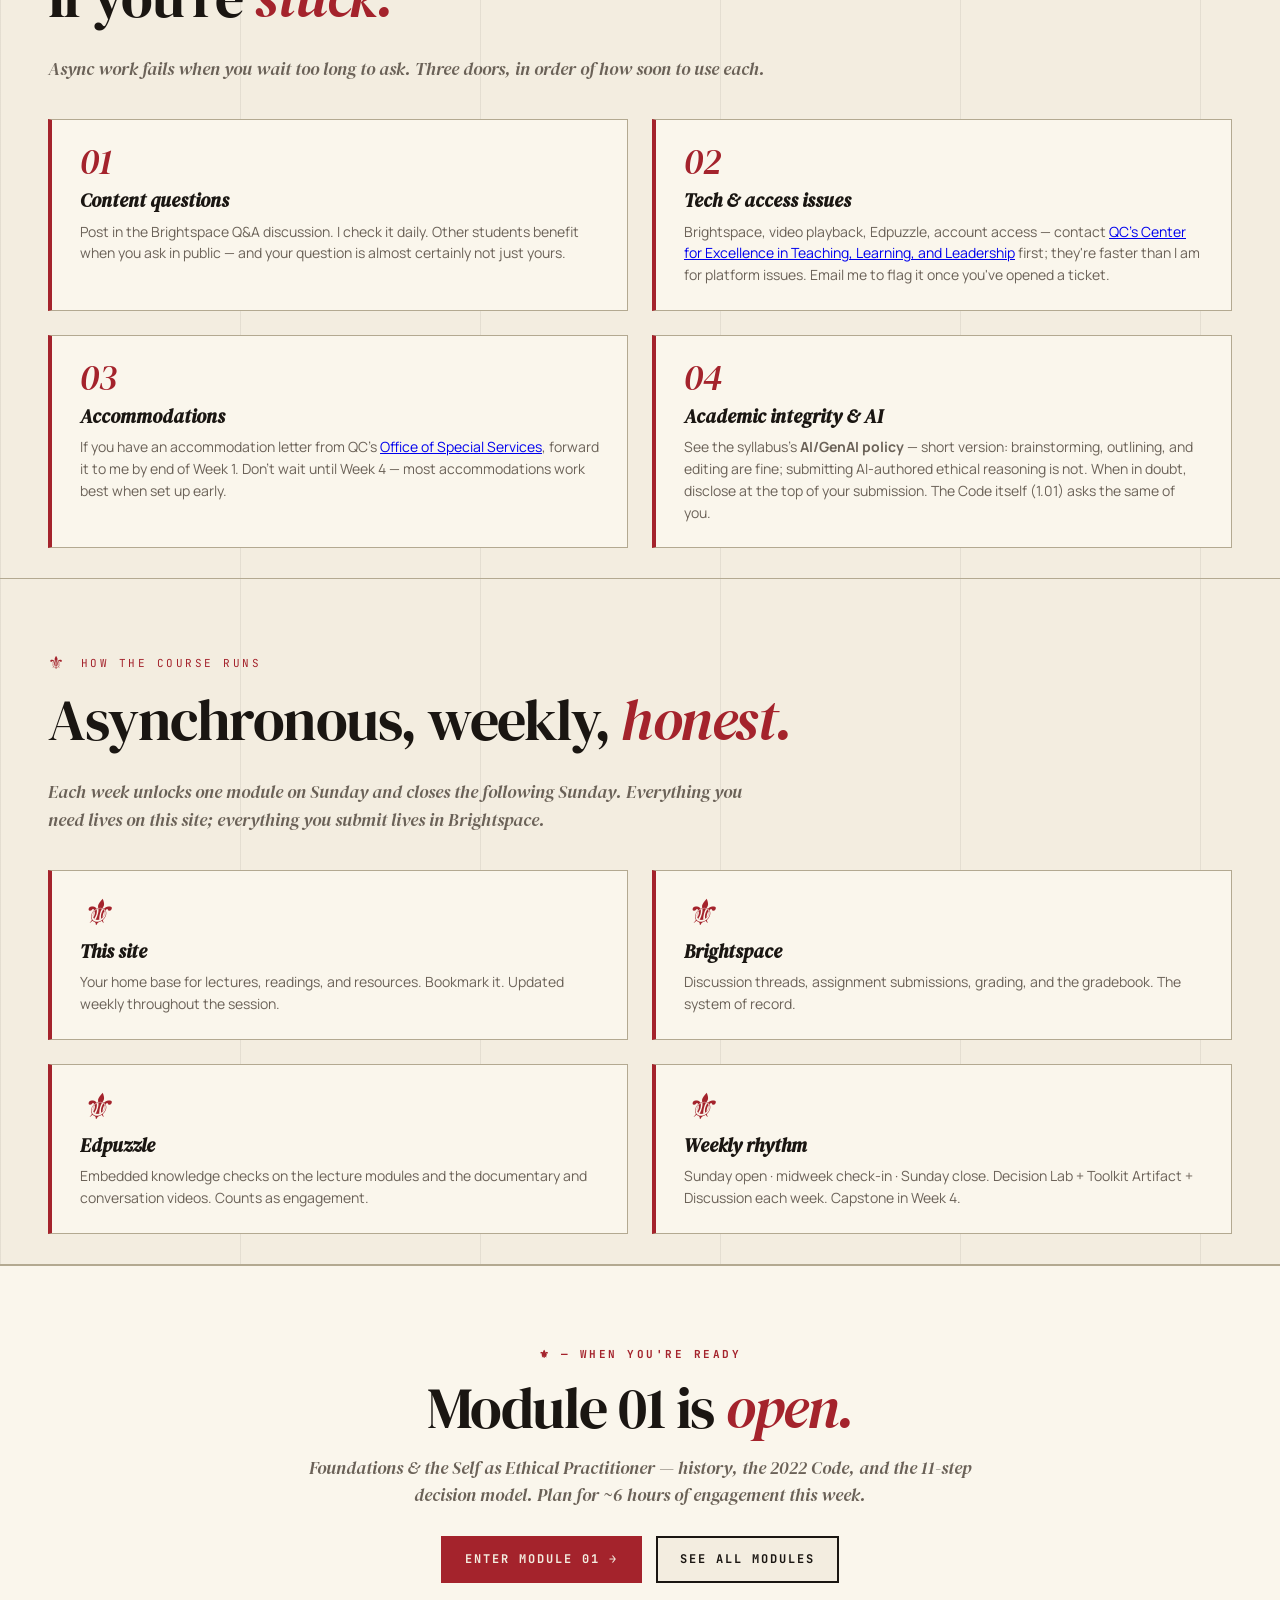
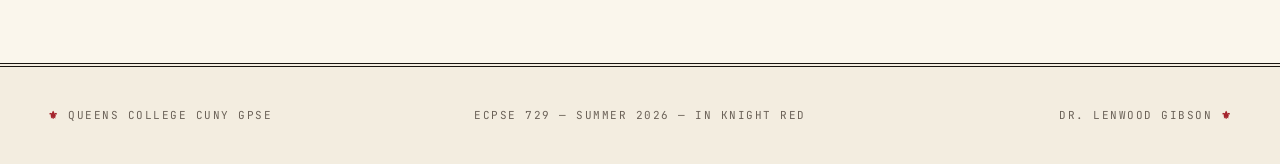
==== commit d9cd849d: "Relabel podcast cards: Edpuzzle prompts -> Brightspace reflection prompts Podcasts now route to the " ====
--- a/index.html
+++ b/index.html
@@ -94,7 +94,7 @@
   </div>
   <div class="right-meta">
     Last updated:<br>
-    <b>2026 / 06 / 01</b>
+    <b>2026 / 06 / 04</b>
   </div>
 </div>
 
@@ -207,7 +207,7 @@
     <div class="objective">
       <div class="num">⚜</div>
       <h3>Edpuzzle</h3>
-      <p>Embedded prompts on the Willowbrook videos and the BACB / Inside JABA podcasts. Counts as engagement.</p>
+      <p>Embedded knowledge checks on the lecture modules and the documentary and conversation videos. Counts as engagement.</p>
     </div>
     <div class="objective">
       <div class="num">⚜</div>
